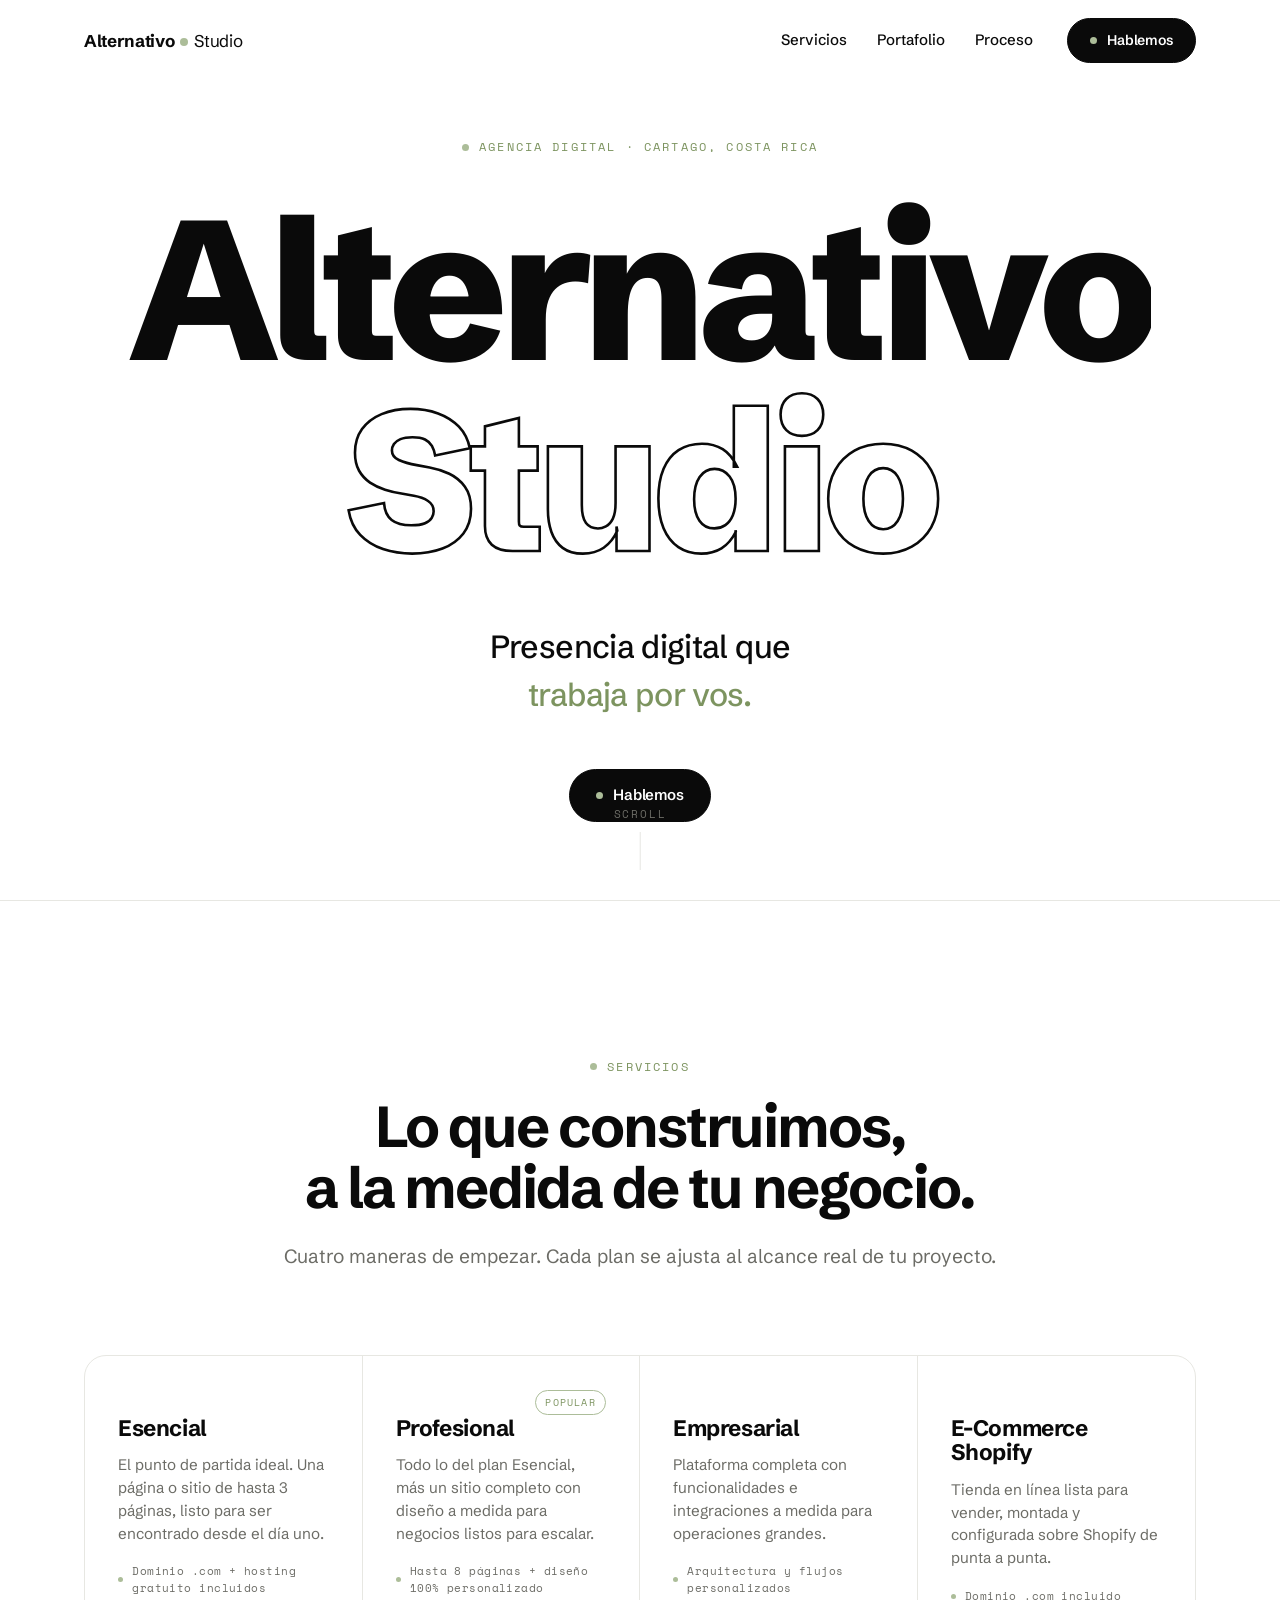
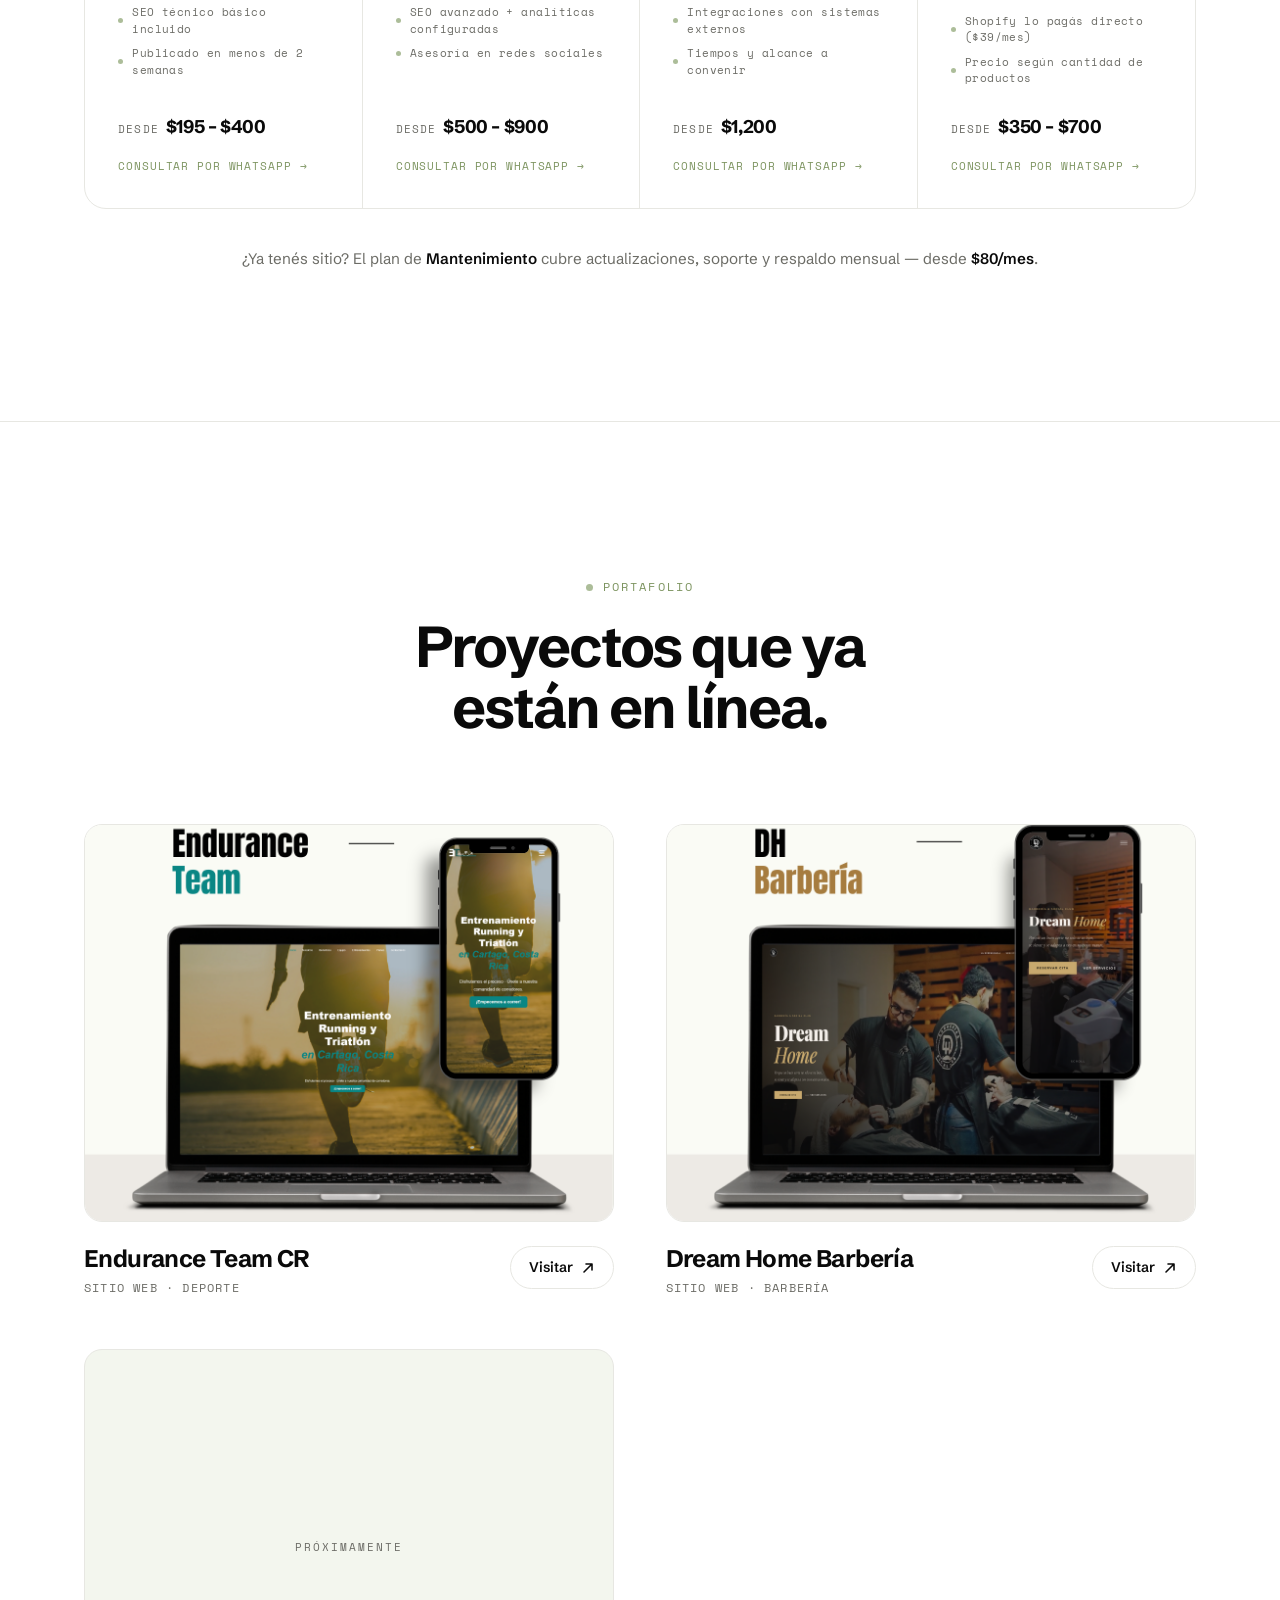
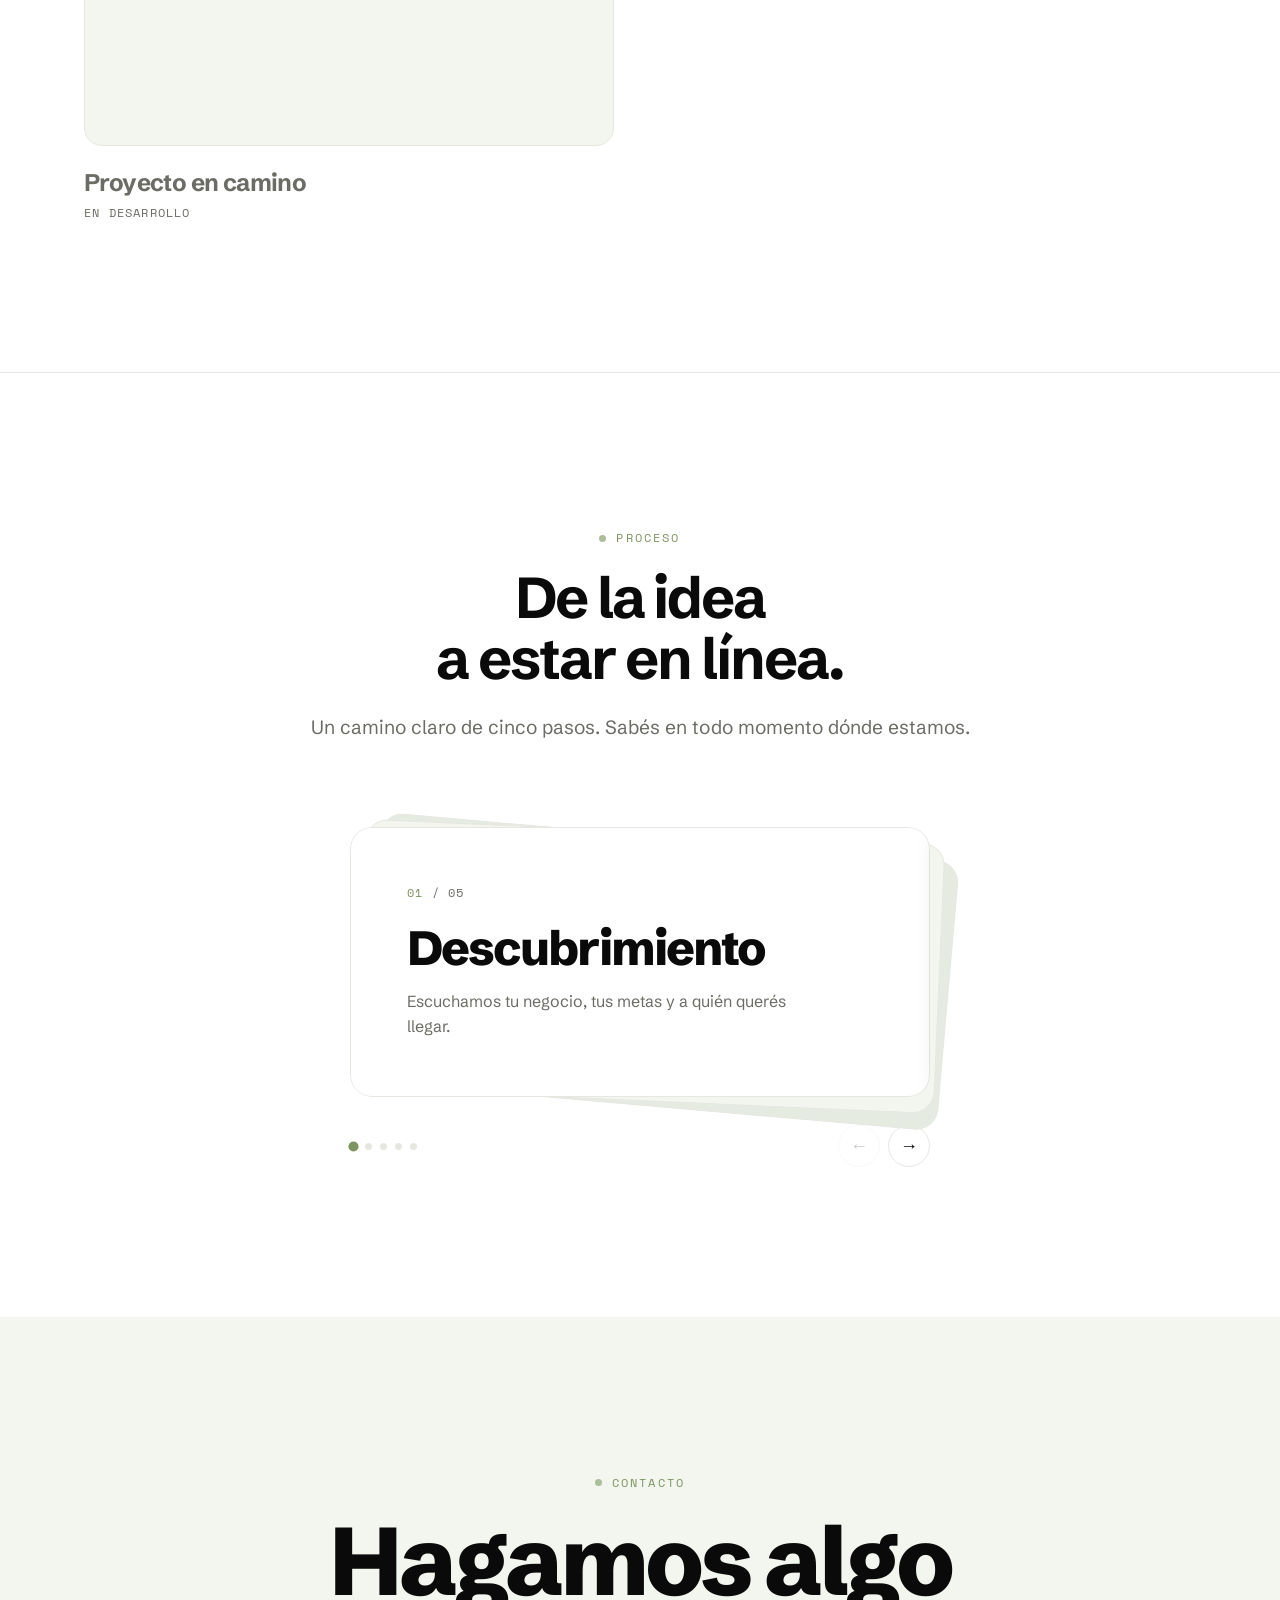
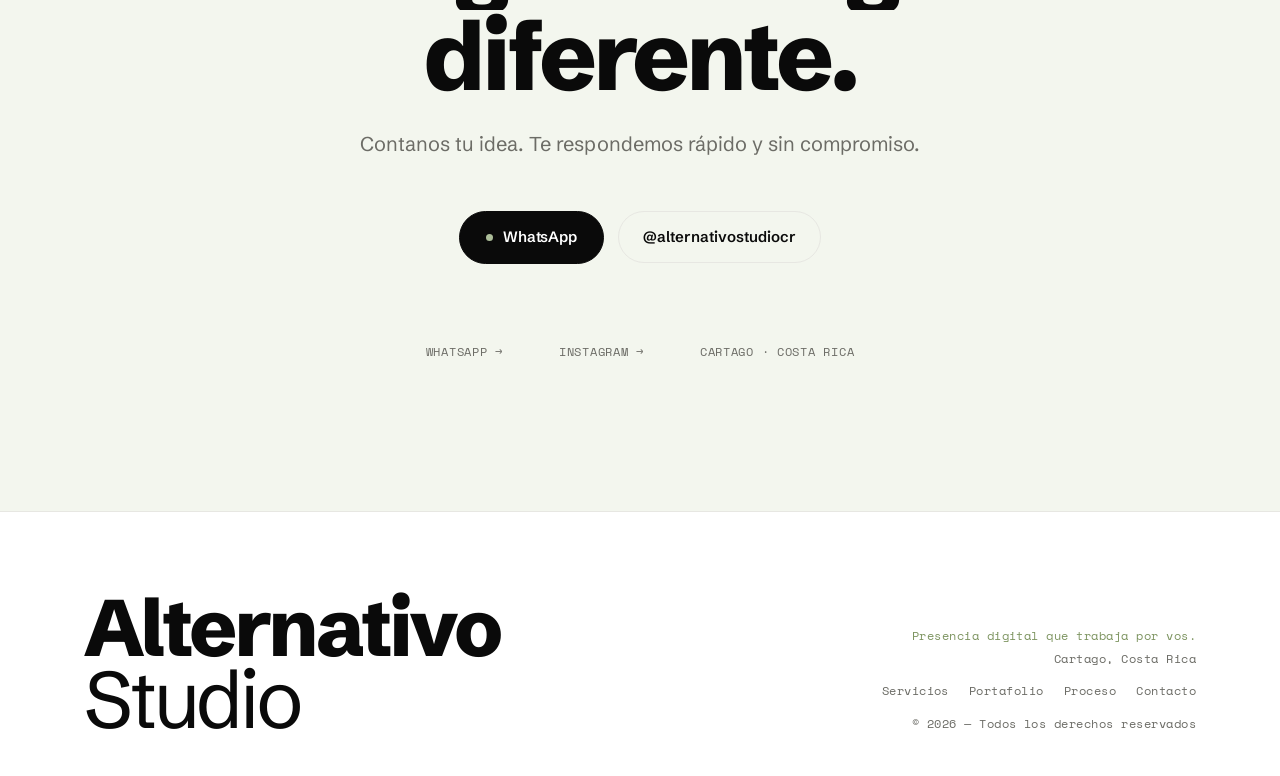
==== index.html @ f94b3c65 "inicio: sitio web Alternativo Studio" ====
<!DOCTYPE html>
<html lang="es">
<head>
<meta charset="UTF-8" />
<meta name="viewport" content="width=device-width, initial-scale=1.0" />
<title>Alternativo Studio — Agencia digital · Cartago, Costa Rica</title>
<link rel="preconnect" href="https://fonts.googleapis.com" />
<link rel="preconnect" href="https://fonts.gstatic.com" crossorigin />
<link href="https://fonts.googleapis.com/css2?family=Schibsted+Grotesk:wght@400;500;600;700;800;900&family=Space+Mono:wght@400;700&display=swap" rel="stylesheet" />
<link rel="stylesheet" href="css/styles.css" />

</head>
<body>

<!-- ===== NAV ===== -->
<header class="nav" id="nav">
  <div class="nav-inner">
    <a href="#top" class="wordmark" aria-label="Alternativo Studio inicio">
      <span class="alt">Alternativo</span><span class="mark"></span><span class="std">Studio</span>
    </a>
    <div class="nav-links">
      <nav>
        <a href="#servicios" class="link">Servicios</a>
        <a href="#portafolio" class="link">Portafolio</a>
        <a href="#proceso" class="link">Proceso</a>
      </nav>
      <a href="#contacto" class="btn nav-cta"><span class="dot"></span>Hablemos</a>
    </div>
    <button class="hamburger" aria-label="Abrir menú" aria-expanded="false">
      <span></span>
      <span></span>
      <span></span>
    </button>
  </div>
</header>

<!-- ===== MENÚ MÓVIL ===== -->
<div class="mobile-nav" aria-hidden="true">
  <nav>
    <a href="#servicios" class="m-link">Servicios</a>
    <a href="#portafolio" class="m-link">Portafolio</a>
    <a href="#proceso" class="m-link">Proceso</a>
  </nav>
  <a href="#contacto" class="btn m-cta"><span class="dot"></span>Hablemos</a>
  <a href="https://instagram.com/alternativostudiocr" target="_blank" rel="noopener" class="m-footer">@alternativostudiocr</a>
</div>

<!-- ===== HERO ===== -->
<section class="hero" id="top">
  <div class="wrap" style="display:flex;flex-direction:column;align-items:center;">
    <span class="eyebrow" data-reveal>Agencia digital · Cartago, Costa Rica</span>
    <h1 class="hero-name lines">
      <span class="line"><span class="l1">Alternativo</span></span>
      <span class="line"><span class="l2" style="--d:90ms">Studio</span></span>
    </h1>
    <p class="hero-tag" data-reveal style="--d:420ms">Presencia digital que <span class="accent">trabaja por vos.</span></p>
    <div class="hero-cta" data-reveal style="--d:560ms">
      <a href="#contacto" class="btn"><span class="dot"></span>Hablemos</a>
    </div>
  </div>
  <div class="hero-scroll" aria-hidden="true">
    <span>Scroll</span>
    <span class="bar"></span>
  </div>
</section>

<!-- ===== SERVICIOS ===== -->
<section class="section-pad divider" id="servicios">
  <div class="wrap">
    <div class="sec-head">
      <span class="eyebrow" data-reveal>Servicios</span>
      <h2 class="sec-title lines">
        <span class="line"><span>Lo que construimos,</span></span>
        <span class="line"><span style="--d:90ms">a la medida de tu negocio.</span></span>
      </h2>
      <p class="sec-lead" data-reveal style="--d:220ms">Cuatro maneras de empezar. Cada plan se ajusta al alcance real de tu proyecto.</p>
    </div>

    <div class="svc-grid" data-reveal>
      <div class="svc">
        <span class="name">Esencial</span>
        <p class="desc">El punto de partida ideal. Una página o sitio de hasta 3 páginas, listo para ser encontrado desde el día uno.</p>
        <ul class="svc-features">
          <li>Dominio .com + hosting gratuito incluidos</li>
          <li>SEO técnico básico incluido</li>
          <li>Publicado en menos de 2 semanas</li>
        </ul>
        <span class="price"><span class="from">desde</span>$195 – $400</span>
        <a class="svc-cta" href="https://wa.me/50660787111?text=Hola!%20Estoy%20interesado%20en%20el%20plan%20Esencial%20%F0%9F%91%8B" target="_blank" rel="noopener">Consultar por WhatsApp →</a>
      </div>
      <div class="svc">
        <span class="tag">Popular</span>
        <span class="name">Profesional</span>
        <p class="desc">Todo lo del plan Esencial, más un sitio completo con diseño a medida para negocios listos para escalar.</p>
        <ul class="svc-features">
          <li>Hasta 8 páginas + diseño 100% personalizado</li>
          <li>SEO avanzado + analíticas configuradas</li>
          <li>Asesoría en redes sociales</li>
        </ul>
        <span class="price"><span class="from">desde</span>$500 – $900</span>
        <a class="svc-cta" href="https://wa.me/50660787111?text=Hola!%20Estoy%20interesado%20en%20el%20plan%20Profesional%20%F0%9F%91%8B" target="_blank" rel="noopener">Consultar por WhatsApp →</a>
      </div>
      <div class="svc">
        <span class="name">Empresarial</span>
        <p class="desc">Plataforma completa con funcionalidades e integraciones a medida para operaciones grandes.</p>
        <ul class="svc-features">
          <li>Arquitectura y flujos personalizados</li>
          <li>Integraciones con sistemas externos</li>
          <li>Tiempos y alcance a convenir</li>
        </ul>
        <span class="price"><span class="from">desde</span>$1,200</span>
        <a class="svc-cta" href="https://wa.me/50660787111?text=Hola!%20Estoy%20interesado%20en%20el%20plan%20Empresarial%20%F0%9F%91%8B" target="_blank" rel="noopener">Consultar por WhatsApp →</a>
      </div>
      <div class="svc">
        <span class="name">E-Commerce Shopify</span>
        <p class="desc">Tienda en línea lista para vender, montada y configurada sobre Shopify de punta a punta.</p>
        <ul class="svc-features">
          <li>Dominio .com incluido</li>
          <li>Shopify lo pagás directo ($39/mes)</li>
          <li>Precio según cantidad de productos</li>
        </ul>
        <span class="price"><span class="from">desde</span>$350 – $700</span>
        <a class="svc-cta" href="https://wa.me/50660787111?text=Hola!%20Estoy%20interesado%20en%20el%20plan%20E-Commerce%20Shopify%20%F0%9F%91%8B" target="_blank" rel="noopener">Consultar por WhatsApp →</a>
      </div>
    </div>
    <p class="svc-note" data-reveal>¿Ya tenés sitio? El plan de <strong>Mantenimiento</strong> cubre actualizaciones, soporte y respaldo mensual — desde <strong>$80/mes</strong>.</p>
  </div>
</section>

<!-- ===== PORTAFOLIO ===== -->
<section class="section-pad divider" id="portafolio">
  <div class="wrap">
    <div class="sec-head">
      <span class="eyebrow" data-reveal>Portafolio</span>
      <h2 class="sec-title lines">
        <span class="line"><span>Proyectos que ya</span></span>
        <span class="line"><span style="--d:90ms">están en línea.</span></span>
      </h2>
    </div>

    <div class="port-grid">
      <a class="project" href="https://enduranceteamcr.com" target="_blank" rel="noopener" data-reveal>
        <div class="frame">
          <img src="img/portafolio/EnduranceTeam.png" alt="Captura de enduranceteamcr.com" loading="lazy" />
        </div>
        <div class="meta">
          <div>
            <div class="p-name">Endurance Team CR</div>
            <div class="p-cat">Sitio web · Deporte</div>
          </div>
          <span class="p-link">Visitar
            <svg width="14" height="14" viewBox="0 0 14 14" fill="none"><path d="M3 11L11 3M11 3H5M11 3V9" stroke="currentColor" stroke-width="1.6" stroke-linecap="round" stroke-linejoin="round"/></svg>
          </span>
        </div>
      </a>

      <a class="project" href="https://dhbarberiacr.com" target="_blank" rel="noopener" data-reveal style="--d:120ms">
        <div class="frame">
          <img src="img/portafolio/dhbarberia.png" alt="Captura de dhbarberiacr.com" loading="lazy" />
        </div>
        <div class="meta">
          <div>
            <div class="p-name">Dream Home Barbería</div>
            <div class="p-cat">Sitio web · Barbería</div>
          </div>
          <span class="p-link">Visitar
            <svg width="14" height="14" viewBox="0 0 14 14" fill="none"><path d="M3 11L11 3M11 3H5M11 3V9" stroke="currentColor" stroke-width="1.6" stroke-linecap="round" stroke-linejoin="round"/></svg>
          </span>
        </div>
      </a>

      <div class="project project--coming" data-reveal style="--d:240ms">
        <div class="frame">
          <span>Próximamente</span>
        </div>
        <div class="meta">
          <div>
            <div class="p-name">Proyecto en camino</div>
            <div class="p-cat">En desarrollo</div>
          </div>
        </div>
      </div>
    </div>
  </div>
</section>

<!-- ===== PROCESO ===== -->
<section class="section-pad divider" id="proceso">
  <div class="wrap">
    <div class="sec-head">
      <span class="eyebrow" data-reveal>Proceso</span>
      <h2 class="sec-title lines">
        <span class="line"><span>De la idea</span></span>
        <span class="line"><span style="--d:90ms">a estar en línea.</span></span>
      </h2>
      <p class="sec-lead" data-reveal style="--d:220ms">Un camino claro de cinco pasos. Sabés en todo momento dónde estamos.</p>
    </div>

    <div class="pd-stage" data-reveal style="--d:280ms">
      <div class="pd-clip">
        <div class="pd-track" id="pdTrack">
          <div class="pd-card">
            <span class="pd-counter">01 <em>/ 05</em></span>
            <strong class="pd-name">Descubrimiento</strong>
            <p class="pd-desc">Escuchamos tu negocio, tus metas y a quién querés llegar.</p>
          </div>
          <div class="pd-card">
            <span class="pd-counter">02 <em>/ 05</em></span>
            <strong class="pd-name">Propuesta</strong>
            <p class="pd-desc">Definimos alcance, tiempos y precio. Sin sorpresas.</p>
          </div>
          <div class="pd-card">
            <span class="pd-counter">03 <em>/ 05</em></span>
            <strong class="pd-name">Diseño</strong>
            <p class="pd-desc">Damos forma visual a la marca, pantalla por pantalla.</p>
          </div>
          <div class="pd-card">
            <span class="pd-counter">04 <em>/ 05</em></span>
            <strong class="pd-name">Desarrollo</strong>
            <p class="pd-desc">Construimos el sitio rápido, responsive y listo para escalar.</p>
          </div>
          <div class="pd-card">
            <span class="pd-counter">05 <em>/ 05</em></span>
            <strong class="pd-name">Entrega</strong>
            <p class="pd-desc">Lanzamos, te capacitamos y quedamos para acompañarte.</p>
          </div>
        </div>
      </div>
    </div>

    <div class="pd-nav">
      <div class="pd-dots" id="pdDots">
        <button class="pd-dot active" aria-label="Paso 1"></button>
        <button class="pd-dot" aria-label="Paso 2"></button>
        <button class="pd-dot" aria-label="Paso 3"></button>
        <button class="pd-dot" aria-label="Paso 4"></button>
        <button class="pd-dot" aria-label="Paso 5"></button>
      </div>
      <div class="pd-arrows">
        <button class="pd-arrow" id="pdPrev" aria-label="Paso anterior" disabled>←</button>
        <button class="pd-arrow" id="pdNext" aria-label="Siguiente paso">→</button>
      </div>
    </div>
  </div>
</section>

<!-- ===== CONTACTO ===== -->
<section class="section-pad contacto" id="contacto">
  <div class="wrap">
    <div class="contact-inner">
      <span class="eyebrow" data-reveal style="justify-content:center;display:inline-flex;">Contacto</span>
      <h2 class="contact-title lines" style="margin-top:22px;">
        <span class="line"><span>Hagamos algo</span></span>
        <span class="line"><span style="--d:90ms">diferente.</span></span>
      </h2>
      <p class="contact-sub" data-reveal style="--d:220ms">Contanos tu idea. Te respondemos rápido y sin compromiso.</p>
      <div class="contact-actions" data-reveal style="--d:320ms">
        <a href="https://wa.me/50660787111?text=Hola!%20Me%20gustar%C3%ADa%20saber%20m%C3%A1s%20sobre%20sus%20servicios%20%F0%9F%91%8B" target="_blank" rel="noopener" class="btn"><span class="dot"></span>WhatsApp</a>
        <a href="https://instagram.com/alternativostudiocr" target="_blank" rel="noopener" class="btn-ghost">@alternativostudiocr</a>
      </div>
      <div class="contact-meta" data-reveal style="--d:420ms">
        <a href="https://wa.me/50660787111?text=Hola!%20Me%20gustar%C3%ADa%20saber%20m%C3%A1s%20sobre%20sus%20servicios%20%F0%9F%91%8B" target="_blank" rel="noopener">WhatsApp →</a>
        <a href="https://instagram.com/alternativostudiocr" target="_blank" rel="noopener">Instagram →</a>
        <span>Cartago · Costa Rica</span>
      </div>
    </div>
  </div>
</section>

<!-- ===== FOOTER ===== -->
<footer>
  <div class="wrap foot-inner">
    <div class="foot-word">Alternativo<br /><span class="std">Studio</span></div>
    <div class="foot-right">
      <div class="sage">Presencia digital que trabaja por vos.</div>
      <div>Cartago, Costa Rica</div>
      <nav class="foot-nav">
        <a href="#servicios">Servicios</a>
        <a href="#portafolio">Portafolio</a>
        <a href="#proceso">Proceso</a>
        <a href="#contacto">Contacto</a>
      </nav>
      <div>© 2026 — Todos los derechos reservados</div>
    </div>
  </div>
</footer>

<script src="js/script.js"></script>
</body>
</html>
---- css/styles.css ----
:root {
  --bg: #ffffff;
  --ink: #0a0a0a;
  --sage: #acbd99;
  --sage-deep: #7d9460;
  --tint: #f3f6ee;
  --line: #e7e7e2;
  --muted: #6c6c66;
  --sans: "Schibsted Grotesk", system-ui, sans-serif;
  --mono: "Space Mono", ui-monospace, monospace;
  --ease: cubic-bezier(0.16, 1, 0.3, 1);
  --pad: clamp(20px, 5vw, 64px);
  --maxw: 1240px;
}

* { box-sizing: border-box; margin: 0; padding: 0; }

html { scroll-behavior: smooth; }

body {
  font-family: var(--sans);
  background: var(--bg);
  color: var(--ink);
  font-size: 17px;
  line-height: 1.5;
  -webkit-font-smoothing: antialiased;
  text-rendering: optimizeLegibility;
  overflow-x: hidden;
}

::selection { background: var(--sage); color: var(--ink); }

a { color: inherit; text-decoration: none; }

.wrap { max-width: var(--maxw); margin: 0 auto; padding-left: var(--pad); padding-right: var(--pad); }

/* ===== Eyebrow / labels ===== */
.eyebrow {
  font-family: var(--mono);
  font-size: 12px;
  letter-spacing: 0.18em;
  text-transform: uppercase;
  color: var(--sage-deep);
  display: inline-flex;
  align-items: center;
  gap: 10px;
}
.eyebrow::before {
  content: "";
  width: 7px; height: 7px;
  background: var(--sage);
  border-radius: 50%;
  display: inline-block;
}

/* ===== Buttons ===== */
.btn {
  --bgc: var(--ink);
  --fg: #fff;
  display: inline-flex;
  align-items: center;
  gap: 10px;
  background: var(--bgc);
  color: var(--fg);
  font-size: 15px;
  font-weight: 600;
  letter-spacing: -0.01em;
  padding: 14px 26px;
  border-radius: 100px;
  border: 1px solid var(--bgc);
  cursor: pointer;
  transition: background .45s var(--ease), color .45s var(--ease), border-color .45s var(--ease), transform .45s var(--ease);
  will-change: transform;
}
.btn .dot { width: 7px; height: 7px; border-radius: 50%; background: var(--sage); transition: transform .45s var(--ease); }
.btn:hover { background: var(--sage); color: var(--ink); border-color: var(--sage); transform: translateY(-2px); }
.btn:hover .dot { background: var(--ink); transform: scale(1.6); }

.btn-ghost {
  display: inline-flex;
  align-items: center;
  gap: 9px;
  font-size: 15px;
  font-weight: 600;
  padding: 13px 24px;
  border-radius: 100px;
  border: 1px solid var(--line);
  background: transparent;
  color: var(--ink);
  cursor: pointer;
  transition: border-color .4s var(--ease), background .4s var(--ease), transform .4s var(--ease);
}
.btn-ghost:hover { border-color: var(--ink); transform: translateY(-2px); }

/* ===== Nav ===== */
header.nav {
  position: fixed;
  top: 0; left: 0; right: 0;
  z-index: 100;
  transition: background .5s var(--ease), border-color .5s var(--ease), backdrop-filter .5s var(--ease);
  border-bottom: 1px solid transparent;
}
header.nav.scrolled {
  background: rgba(255,255,255,0.82);
  backdrop-filter: saturate(140%) blur(14px);
  -webkit-backdrop-filter: saturate(140%) blur(14px);
  border-bottom-color: var(--line);
}
.nav-inner {
  max-width: var(--maxw);
  margin: 0 auto;
  padding: 18px var(--pad);
  display: flex;
  align-items: center;
  justify-content: space-between;
}
.wordmark {
  font-weight: 700;
  font-size: 17px;
  letter-spacing: -0.02em;
  display: inline-flex;
  align-items: baseline;
  gap: 6px;
}
.wordmark .alt { color: var(--ink); }
.wordmark .std { color: var(--ink); font-weight: 400; }
.wordmark .mark { width: 8px; height: 8px; border-radius: 50%; background: var(--sage); display: inline-block; transform: translateY(-1px); }

.nav-links { display: flex; align-items: center; gap: 34px; }
.nav-links nav { display: flex; gap: 30px; }
.nav-links a.link {
  font-size: 15px;
  font-weight: 500;
  color: var(--ink);
  position: relative;
  padding: 4px 0;
}
.nav-links a.link::after {
  content: "";
  position: absolute; left: 0; bottom: 0;
  width: 100%; height: 1.5px;
  background: var(--sage-deep);
  transform: scaleX(0);
  transform-origin: left;
  transition: transform .4s var(--ease);
}
.nav-links a.link:hover::after { transform: scaleX(1); }
.nav-links a.link.active::after { transform: scaleX(1); }
.nav-cta { padding: 11px 22px; font-size: 14px; }

/* hamburger */
.hamburger {
  display: none;
  flex-direction: column;
  justify-content: center;
  gap: 5px;
  width: 40px; height: 40px;
  background: none;
  border: none;
  cursor: pointer;
  padding: 8px;
  flex-shrink: 0;
}
.hamburger span {
  display: block;
  width: 100%; height: 1.5px;
  background: var(--ink);
  border-radius: 2px;
  transition: transform .45s var(--ease), opacity .3s ease, width .45s var(--ease);
  transform-origin: center;
}
.hamburger.open span:nth-child(1) { transform: translateY(6.5px) rotate(45deg); }
.hamburger.open span:nth-child(2) { opacity: 0; transform: scaleX(0); }
.hamburger.open span:nth-child(3) { transform: translateY(-6.5px) rotate(-45deg); }

/* mobile nav overlay */
.mobile-nav {
  position: fixed;
  inset: 0;
  z-index: 95;
  background: var(--bg);
  display: flex;
  flex-direction: column;
  justify-content: center;
  align-items: flex-start;
  padding: 0 var(--pad);
  opacity: 0;
  pointer-events: none;
  transform: translateY(-10px);
  transition: opacity .4s var(--ease), transform .4s var(--ease);
}
.mobile-nav.open {
  opacity: 1;
  pointer-events: auto;
  transform: none;
}
.mobile-nav nav {
  display: flex;
  flex-direction: column;
  align-items: flex-start;
  gap: 0;
  margin-bottom: 44px;
}
.mobile-nav .m-link {
  font-size: clamp(2.6rem, 13vw, 4.2rem);
  font-weight: 800;
  letter-spacing: -0.045em;
  line-height: 1.08;
  color: var(--ink);
  display: flex;
  align-items: center;
  gap: 14px;
  padding: 10px 0;
  transition: color .3s var(--ease);
}
.mobile-nav .m-link::before {
  content: "";
  width: 8px; height: 8px;
  border-radius: 50%;
  background: var(--sage);
  flex-shrink: 0;
  transition: transform .3s var(--ease), background .3s var(--ease);
}
.mobile-nav .m-link:hover { color: var(--sage-deep); }
.mobile-nav .m-link:hover::before { transform: scale(1.5); background: var(--sage-deep); }
.mobile-nav .m-cta { font-size: 15px; }
.mobile-nav .m-footer {
  margin-top: 44px;
  font-family: var(--mono);
  font-size: 12px;
  letter-spacing: 0.12em;
  text-transform: uppercase;
  color: var(--muted);
  transition: color .3s var(--ease);
}
.mobile-nav .m-footer:hover { color: var(--ink); }

/* nav opaco cuando el menú está abierto */
header.nav.menu-open {
  background: var(--bg);
  border-bottom-color: var(--line);
}

/* ===== Section scaffolding ===== */
section { position: relative; }
.section-pad { padding-top: clamp(80px, 12vw, 150px); padding-bottom: clamp(80px, 12vw, 150px); }
.divider { border-top: 1px solid var(--line); }

.sec-head { text-align: center; max-width: 720px; margin: 0 auto clamp(48px, 7vw, 84px); }
.sec-head .eyebrow { margin-bottom: 22px; }
.sec-title {
  font-size: clamp(2.1rem, 5.2vw, 3.6rem);
  line-height: 1.02;
  letter-spacing: -0.035em;
  font-weight: 700;
}
.sec-lead {
  margin-top: 22px;
  font-size: clamp(1.05rem, 1.6vw, 1.2rem);
  color: var(--muted);
  line-height: 1.55;
}

/* ===== Reveal animations ===== */
[data-reveal] {
  opacity: 0;
  transform: translateY(30px);
  transition: opacity 1s var(--ease), transform 1s var(--ease);
  transition-delay: var(--d, 0ms);
}
[data-reveal].in { opacity: 1; transform: none; }

.lines .line { display: block; overflow: hidden; padding-bottom: 0.04em; }
.lines .line > span {
  display: block;
  transform: translateY(115%);
  transition: transform 1s var(--ease);
  transition-delay: var(--d, 0ms);
}
.lines.in .line > span { transform: translateY(0); }

/* ===== Hero ===== */
.hero {
  min-height: 100svh;
  display: flex;
  flex-direction: column;
  justify-content: center;
  align-items: center;
  text-align: center;
  padding-top: 120px;
  padding-bottom: 60px;
  position: relative;
}
.hero .eyebrow { margin-bottom: clamp(26px, 4vw, 42px); }
.hero-name {
  font-weight: 800;
  letter-spacing: -0.045em;
  line-height: 0.92;
  font-size: clamp(3.4rem, 15.5vw, 13rem);
}
.hero-name .l2 { color: transparent; -webkit-text-stroke: clamp(1.2px, 0.25vw, 2.6px) var(--ink); }
.hero-tag {
  margin-top: clamp(28px, 4vw, 44px);
  font-size: clamp(1.25rem, 2.7vw, 2rem);
  font-weight: 500;
  letter-spacing: -0.02em;
  max-width: 16ch;
}
.hero-tag .accent { color: var(--sage-deep); }
.hero-cta { margin-top: clamp(34px, 4.5vw, 50px); }
.hero-scroll {
  position: absolute;
  bottom: 30px; left: 50%;
  transform: translateX(-50%);
  font-family: var(--mono);
  font-size: 11px;
  letter-spacing: 0.16em;
  text-transform: uppercase;
  color: var(--muted);
  display: flex;
  flex-direction: column;
  align-items: center;
  gap: 10px;
}
.hero-scroll .bar { width: 1px; height: 38px; background: var(--line); position: relative; overflow: hidden; }
.hero-scroll .bar::after {
  content: ""; position: absolute; top: -100%; left: 0;
  width: 100%; height: 100%; background: var(--ink);
  animation: scrolldown 2.2s var(--ease) infinite;
}
@keyframes scrolldown { 0% { top: -100%; } 60%, 100% { top: 100%; } }

/* ===== Servicios ===== */
.svc-grid {
  display: grid;
  grid-template-columns: repeat(4, 1fr);
  gap: 0;
  border: 1px solid var(--line);
  border-radius: 22px;
  overflow: hidden;
}
.svc {
  padding: clamp(28px, 2.6vw, 40px);
  border-right: 1px solid var(--line);
  display: flex;
  flex-direction: column;
  min-height: 340px;
  transition: background .5s var(--ease);
  position: relative;
}
.svc:last-child { border-right: none; }
.svc:hover { background: var(--tint); }
.svc .num { font-family: var(--mono); font-size: 12px; color: var(--muted); letter-spacing: 0.1em; }
.svc .name { margin-top: 26px; font-size: 1.4rem; font-weight: 700; letter-spacing: -0.02em; line-height: 1.1; }
.svc .desc { margin-top: 14px; font-size: 0.95rem; color: var(--muted); line-height: 1.5; }
.svc-features {
  list-style: none;
  margin-top: 18px;
  display: flex;
  flex-direction: column;
  gap: 8px;
  flex: 1;
}
.svc-features li {
  font-family: var(--mono);
  font-size: 11px;
  color: var(--muted);
  letter-spacing: 0.04em;
  display: flex;
  align-items: center;
  gap: 9px;
}
.svc-features li::before {
  content: "";
  width: 5px; height: 5px;
  border-radius: 50%;
  background: var(--sage);
  flex-shrink: 0;
}
.svc .price {
  margin-top: 26px;
  font-size: 1.15rem;
  font-weight: 700;
  letter-spacing: -0.02em;
  display: flex;
  align-items: baseline;
  gap: 7px;
}
.svc .price .from { font-family: var(--mono); font-size: 11px; font-weight: 400; color: var(--muted); text-transform: uppercase; letter-spacing: 0.1em; }
.svc .tag {
  position: absolute; top: clamp(28px,2.6vw,40px); right: clamp(28px,2.6vw,40px);
  font-family: var(--mono); font-size: 10px; letter-spacing: 0.12em; text-transform: uppercase;
  color: var(--sage-deep); border: 1px solid var(--sage); border-radius: 100px; padding: 4px 9px;
}
.svc-cta {
  margin-top: 18px;
  font-family: var(--mono);
  font-size: 11px;
  letter-spacing: 0.08em;
  text-transform: uppercase;
  color: var(--sage-deep);
  display: inline-flex;
  align-items: center;
  gap: 6px;
  transition: color .3s var(--ease), gap .3s var(--ease);
}
.svc-cta:hover { color: var(--ink); gap: 10px; }

/* ===== Portafolio ===== */
.port-grid { display: grid; grid-template-columns: repeat(2, 1fr); gap: clamp(28px, 4vw, 56px); }
.project { display: block; }
.project .frame {
  position: relative;
  border-radius: 18px;
  overflow: hidden;
  border: 1px solid var(--line);
  aspect-ratio: 4 / 3;
  background: var(--tint);
}
.project .frame img { width: 100%; height: 100%; display: block; object-fit: cover; }
.project .meta { display: flex; align-items: flex-start; justify-content: space-between; gap: 20px; margin-top: 24px; }
.project .p-name { font-size: 1.5rem; font-weight: 700; letter-spacing: -0.025em; line-height: 1.05; }
.project .p-cat { font-family: var(--mono); font-size: 12px; color: var(--muted); text-transform: uppercase; letter-spacing: 0.1em; margin-top: 8px; }
.project .p-link {
  flex-shrink: 0;
  display: inline-flex; align-items: center; gap: 8px;
  font-size: 14px; font-weight: 600;
  border: 1px solid var(--line); border-radius: 100px; padding: 10px 18px;
  transition: border-color .4s var(--ease), background .4s var(--ease), color .4s var(--ease);
  white-space: nowrap;
}
.project .p-link svg { transition: transform .4s var(--ease); }
.project:hover .p-link { background: var(--ink); color: #fff; border-color: var(--ink); }
.project:hover .p-link svg { transform: translate(2px, -2px); }

/* Portafolio — card próximamente */
.project--coming { cursor: default; pointer-events: none; }
.project--coming .frame {
  display: flex;
  align-items: center;
  justify-content: center;
  background: var(--tint);
}
.project--coming .frame span {
  font-family: var(--mono);
  font-size: 11px;
  letter-spacing: 0.18em;
  text-transform: uppercase;
  color: var(--muted);
}
.project--coming .p-name { color: var(--muted); }

/* Servicios — nota mantenimiento */
.svc-note {
  margin-top: clamp(28px, 3vw, 40px);
  text-align: center;
  font-size: 0.95rem;
  color: var(--muted);
  line-height: 1.55;
}
.svc-note strong { color: var(--ink); font-weight: 600; }

/* ===== Proceso — Card Deck ===== */
.pd-stage {
  position: relative;
  max-width: 580px;
  margin: 0 auto;
  isolation: isolate;
}

.pd-stage::before,
.pd-stage::after {
  content: "";
  position: absolute;
  inset: 0;
  border-radius: 22px;
  border: 1px solid var(--line);
  pointer-events: none;
}

.pd-stage::before {
  background: var(--tint);
  transform: rotate(2.5deg) translateX(10px) translateY(4px);
  z-index: 1;
}

.pd-stage::after {
  background: #e5ebe1;
  transform: rotate(5deg) translateX(20px) translateY(8px);
  z-index: 0;
}

.pd-clip {
  position: relative;
  overflow: hidden;
  border-radius: 22px;
  z-index: 2;
}

.pd-track {
  display: flex;
  transition: transform .48s cubic-bezier(0.23, 1, 0.32, 1);
}

.pd-card {
  flex: 0 0 100%;
  background: var(--bg);
  border-radius: 22px;
  border: 1px solid var(--line);
  padding: clamp(36px, 5vw, 56px);
  min-height: 270px;
  display: flex;
  flex-direction: column;
  box-shadow: 0 2px 20px rgba(0,0,0,0.05);
}

.pd-counter {
  font-family: var(--mono);
  font-size: 12px;
  letter-spacing: 0.1em;
  color: var(--sage-deep);
}

.pd-counter em {
  font-style: normal;
  color: var(--muted);
}

.pd-name {
  display: block;
  margin-top: 22px;
  font-size: clamp(2rem, 7vw, 3rem);
  font-weight: 800;
  letter-spacing: -0.04em;
  line-height: 1.02;
}

.pd-desc {
  margin-top: 16px;
  font-size: 1rem;
  color: var(--muted);
  line-height: 1.6;
  flex: 1;
  max-width: 40ch;
}

.pd-nav {
  max-width: 580px;
  margin: 28px auto 0;
  display: flex;
  align-items: center;
  justify-content: space-between;
}

.pd-dots {
  display: flex;
  gap: 8px;
  align-items: center;
}

.pd-dot {
  width: 7px;
  height: 7px;
  border-radius: 50%;
  border: none;
  background: var(--line);
  cursor: pointer;
  padding: 0;
  transition: background .3s var(--ease), transform .3s var(--ease);
}

.pd-dot.active {
  background: var(--sage-deep);
  transform: scale(1.45);
}

.pd-arrows {
  display: flex;
  gap: 8px;
}

.pd-arrow {
  width: 42px;
  height: 42px;
  border-radius: 50%;
  border: 1.5px solid var(--line);
  background: none;
  cursor: pointer;
  font-size: 18px;
  color: var(--ink);
  display: flex;
  align-items: center;
  justify-content: center;
  transition: background .35s var(--ease), border-color .35s var(--ease), color .35s var(--ease), transform .18s ease;
}

.pd-arrow:hover:not(:disabled) {
  background: var(--ink);
  color: #fff;
  border-color: var(--ink);
}

.pd-arrow:active:not(:disabled) { transform: scale(0.93); }

.pd-arrow:disabled {
  opacity: 0.22;
  cursor: default;
  pointer-events: none;
}

/* ===== Contacto ===== */
.contacto { background: var(--tint); }
.contact-inner { text-align: center; max-width: 820px; margin: 0 auto; }
.contact-title {
  font-size: clamp(2.6rem, 8vw, 6rem);
  font-weight: 800;
  letter-spacing: -0.04em;
  line-height: 0.95;
}
.contact-sub { margin-top: 24px; font-size: clamp(1.05rem, 1.8vw, 1.25rem); color: var(--muted); }
.contact-actions { margin-top: clamp(36px, 5vw, 52px); display: flex; gap: 14px; justify-content: center; flex-wrap: wrap; }
.contact-meta {
  margin-top: clamp(48px, 7vw, 80px);
  display: flex; justify-content: center; gap: clamp(28px, 5vw, 56px); flex-wrap: wrap;
  font-family: var(--mono); font-size: 12px; letter-spacing: 0.06em; text-transform: uppercase; color: var(--muted);
}
.contact-meta a { display: inline-flex; align-items: center; gap: 8px; transition: color .3s var(--ease); }
.contact-meta a:hover { color: var(--ink); }

/* ===== Footer ===== */
footer {
  padding: clamp(48px, 7vw, 80px) 0 40px;
  border-top: 1px solid var(--line);
}
.foot-inner { display: flex; justify-content: space-between; align-items: flex-end; gap: 30px; flex-wrap: wrap; }
.foot-word { font-size: clamp(2.2rem, 7vw, 5rem); font-weight: 800; letter-spacing: -0.04em; line-height: 0.9; }
.foot-word .std { font-weight: 400; }
.foot-right { text-align: right; font-family: var(--mono); font-size: 12px; color: var(--muted); letter-spacing: 0.04em; line-height: 1.9; }
.foot-right .sage { color: var(--sage-deep); }
.foot-nav { display: flex; gap: 20px; justify-content: flex-end; margin: 10px 0; flex-wrap: wrap; }
.foot-nav a { color: var(--muted); transition: color .3s var(--ease); }
.foot-nav a:hover { color: var(--ink); }

/* ===== Responsive ===== */
@media (max-width: 980px) {
  .svc-grid { grid-template-columns: repeat(2, 1fr); }
  .svc:nth-child(1), .svc:nth-child(2) { border-bottom: 1px solid var(--line); }
  .svc:nth-child(2) { border-right: none; }
}

@media (max-width: 720px) {
  body { font-size: 16px; }
  .nav-links nav { display: none; }
  .nav-cta { display: none; }
  .hamburger { display: flex; }
  .svc-grid { grid-template-columns: 1fr; }
  .svc { border-right: none !important; border-bottom: 1px solid var(--line); min-height: auto; }
  .svc:last-child { border-bottom: none; }
  .port-grid { grid-template-columns: 1fr; }
  .project .meta { flex-direction: column; align-items: flex-start; gap: 14px; }
  .foot-inner { align-items: flex-start; }
  .foot-right { text-align: left; }
  .foot-nav { justify-content: flex-start; }
}

@media (prefers-reduced-motion: reduce) {
  * { animation: none !important; }
  [data-reveal], .lines .line > span { opacity: 1 !important; transform: none !important; }
  html { scroll-behavior: auto; }
}
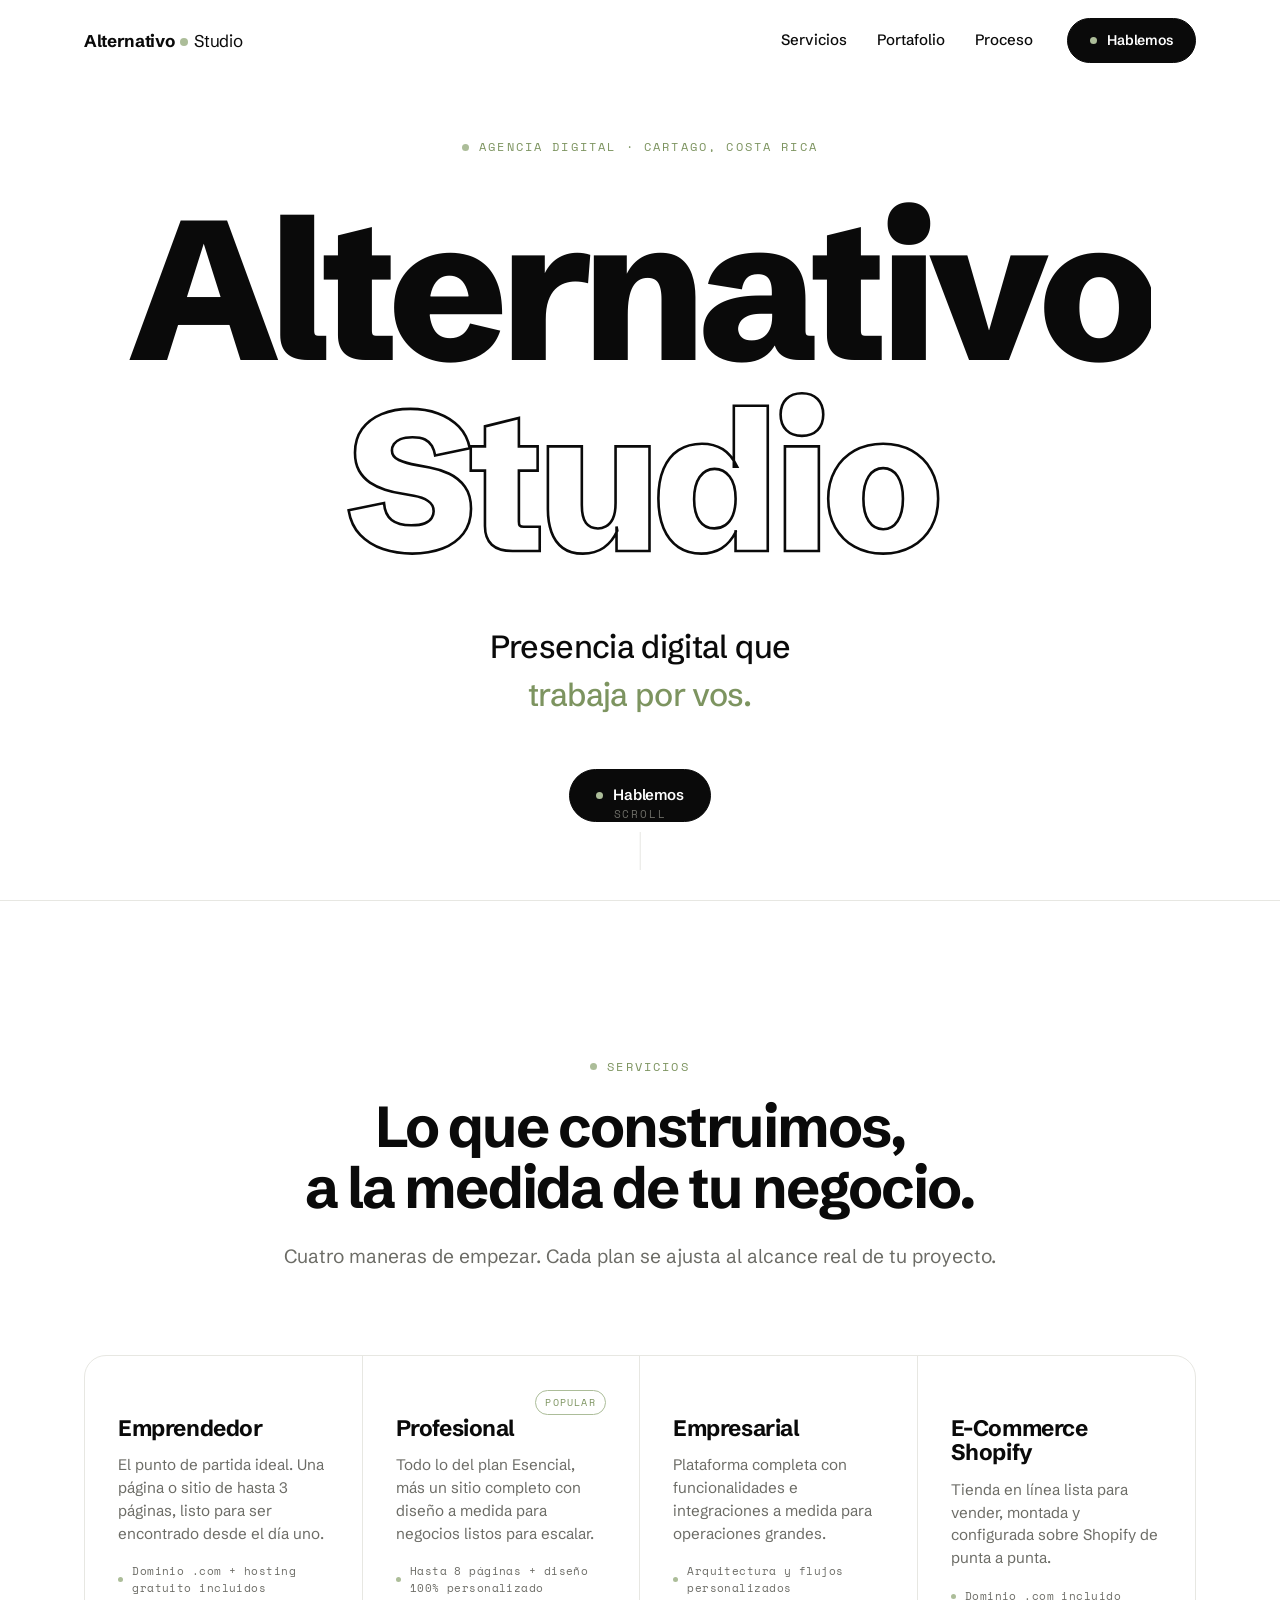
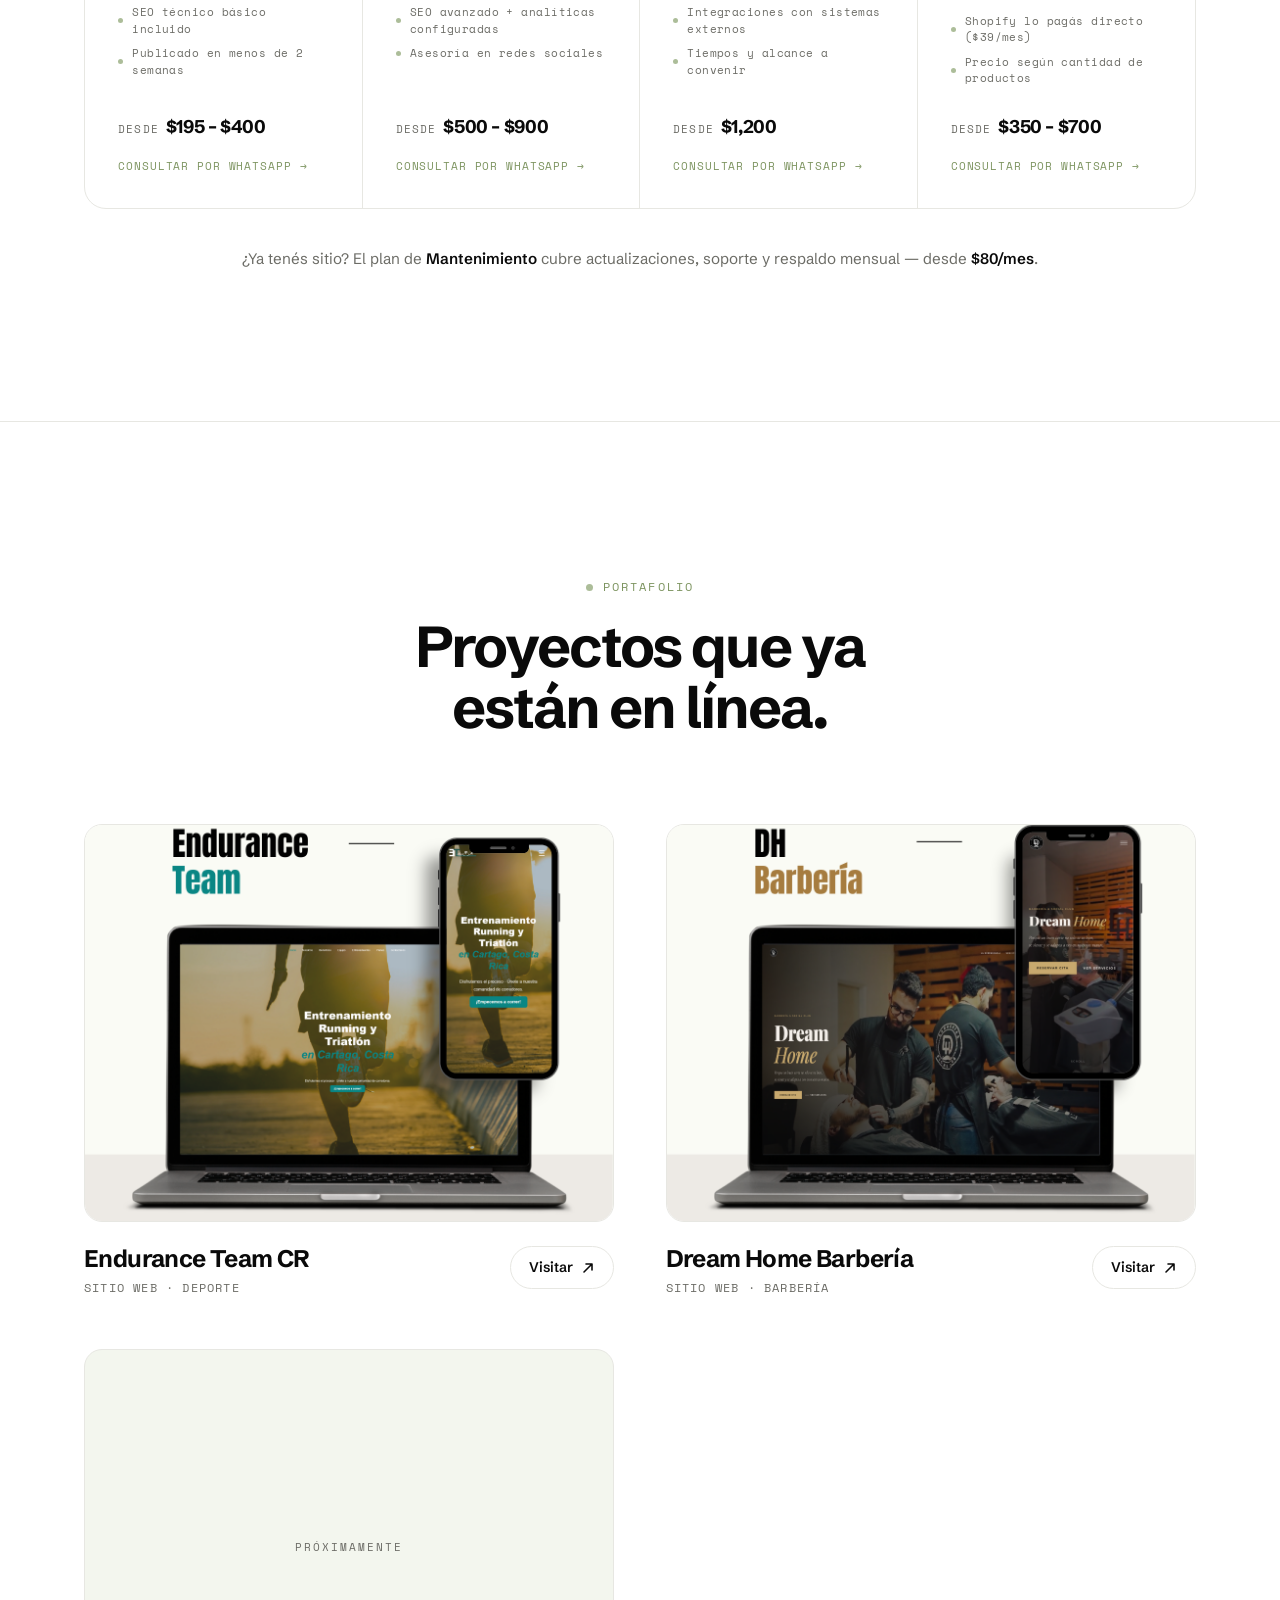
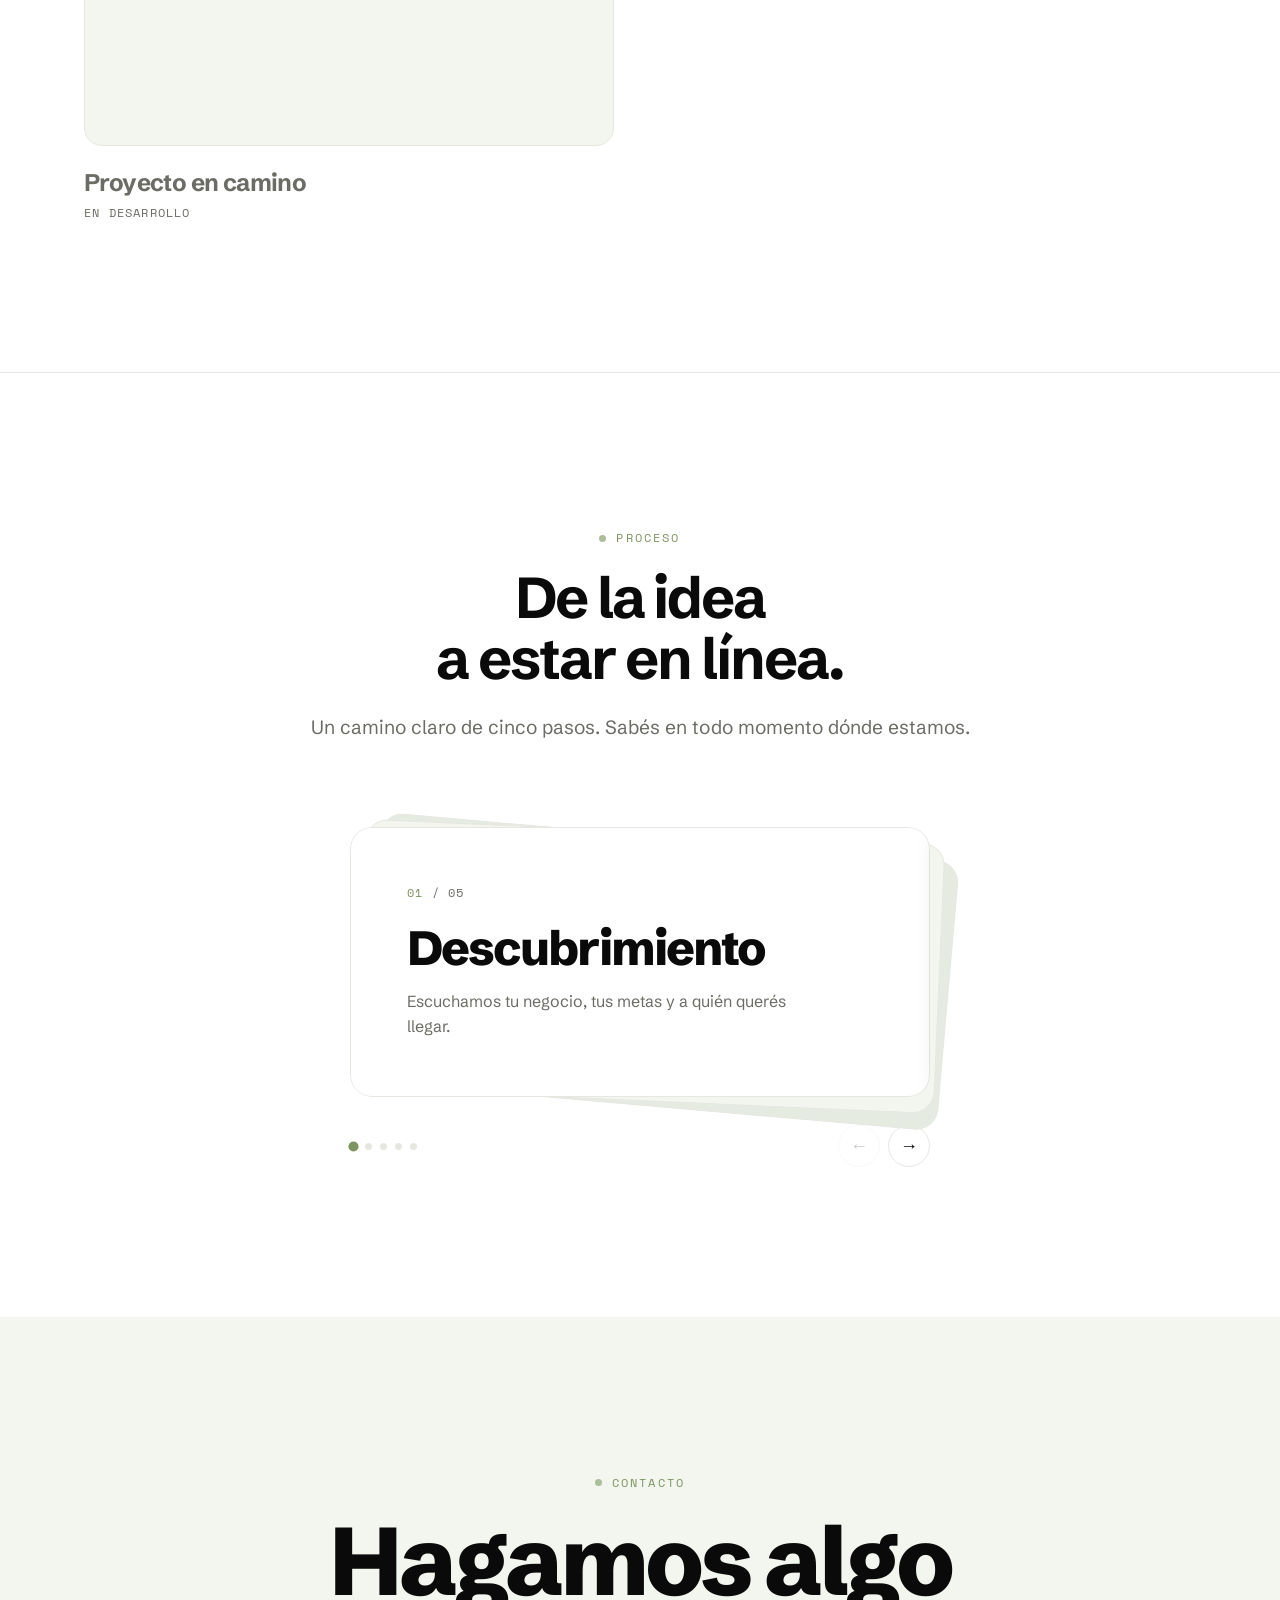
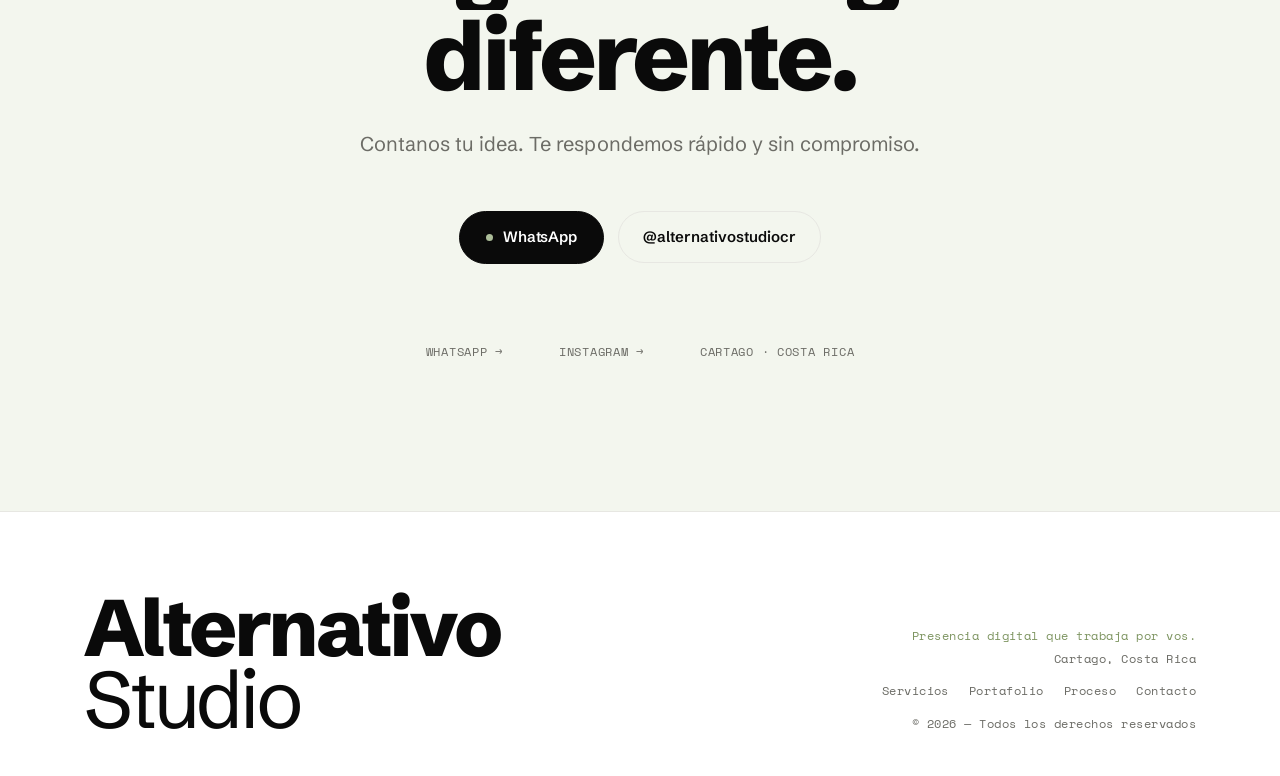
==== commit 3b1414ce: "seo: agregar metadatos, sitemap, robots, favicons y pagina 404 Completa la configuracion tecnica de " ====
--- a/index.html
+++ b/index.html
@@ -4,6 +4,29 @@
 <meta charset="UTF-8" />
 <meta name="viewport" content="width=device-width, initial-scale=1.0" />
 <title>Alternativo Studio — Agencia digital · Cartago, Costa Rica</title>
+<meta name="description" content="Construimos sitios web y sistemas a medida en Cartago, Costa Rica. Diseño, desarrollo y estrategia digital para negocios que quieren crecer." />
+<link rel="canonical" href="https://alternativostudio.com/" />
+<link rel="icon" type="image/x-icon" href="img/icons/favicon.ico" />
+<link rel="icon" type="image/png" sizes="16x16" href="img/icons/favicon-16x16.png" />
+<link rel="icon" type="image/png" sizes="32x32" href="img/icons/favicon-32x32.png" />
+<link rel="icon" type="image/png" sizes="192x192" href="img/icons/android-chrome-192x192.png" />
+<link rel="icon" type="image/png" sizes="512x512" href="img/icons/android-chrome-512x512.png" />
+<link rel="apple-touch-icon" href="img/icons/apple-touch-icon.png" />
+
+<meta property="og:type" content="website" />
+<meta property="og:title" content="Alternativo Studio — Agencia digital en Cartago, Costa Rica" />
+<meta property="og:description" content="Presencia digital que trabaja por vos. Diseño, desarrollo y estrategia en un solo lugar." />
+<meta property="og:image" content="https://alternativostudio.com/img/og-image.png" />
+<meta property="og:image:width" content="1200" />
+<meta property="og:image:height" content="630" />
+<meta property="og:url" content="https://alternativostudio.com/" />
+<meta property="og:locale" content="es_CR" />
+
+<meta name="twitter:card" content="summary_large_image" />
+<meta name="twitter:title" content="Alternativo Studio — Agencia digital en Cartago, Costa Rica" />
+<meta name="twitter:description" content="Presencia digital que trabaja por vos." />
+<meta name="twitter:image" content="https://alternativostudio.com/img/og-image.png" />
+
 <link rel="preconnect" href="https://fonts.googleapis.com" />
 <link rel="preconnect" href="https://fonts.gstatic.com" crossorigin />
 <link href="https://fonts.googleapis.com/css2?family=Schibsted+Grotesk:wght@400;500;600;700;800;900&family=Space+Mono:wght@400;700&display=swap" rel="stylesheet" />
@@ -78,7 +101,7 @@
 
     <div class="svc-grid" data-reveal>
       <div class="svc">
-        <span class="name">Esencial</span>
+        <span class="name">Emprendedor</span>
         <p class="desc">El punto de partida ideal. Una página o sitio de hasta 3 páginas, listo para ser encontrado desde el día uno.</p>
         <ul class="svc-features">
           <li>Dominio .com + hosting gratuito incluidos</li>
@@ -141,7 +164,7 @@
     <div class="port-grid">
       <a class="project" href="https://enduranceteamcr.com" target="_blank" rel="noopener" data-reveal>
         <div class="frame">
-          <img src="img/portafolio/EnduranceTeam.png" alt="Captura de enduranceteamcr.com" loading="lazy" />
+          <img src="img/portafolio/EnduranceTeam.png" alt="Captura de enduranceteamcr.com" loading="lazy" width="1080" height="1080" />
         </div>
         <div class="meta">
           <div>
@@ -156,7 +179,7 @@
 
       <a class="project" href="https://dhbarberiacr.com" target="_blank" rel="noopener" data-reveal style="--d:120ms">
         <div class="frame">
-          <img src="img/portafolio/dhbarberia.png" alt="Captura de dhbarberiacr.com" loading="lazy" />
+          <img src="img/portafolio/dhbarberia.png" alt="Captura de dhbarberiacr.com" loading="lazy" width="1080" height="1080" />
         </div>
         <div class="meta">
           <div>
@@ -285,6 +308,6 @@
   </div>
 </footer>
 
-<script src="js/script.js"></script>
+<script src="js/script.js" defer></script>
 </body>
 </html>
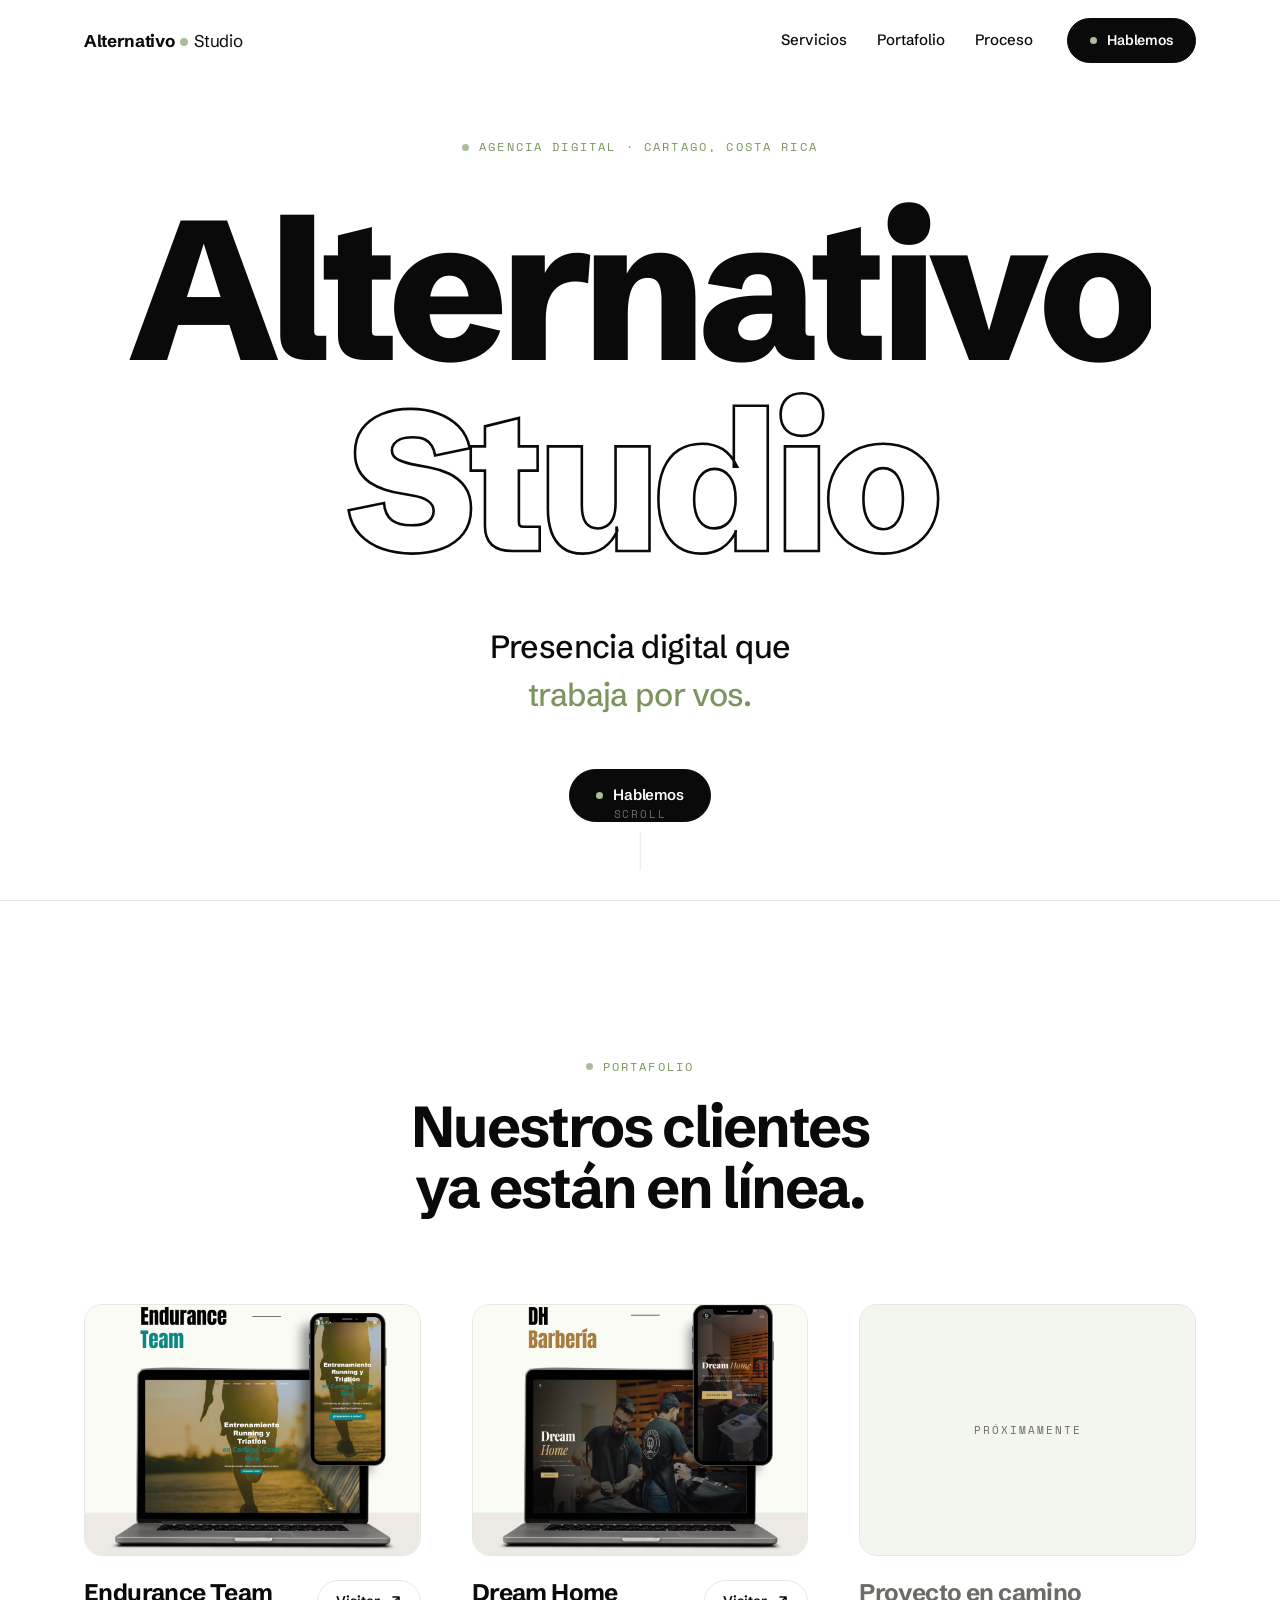
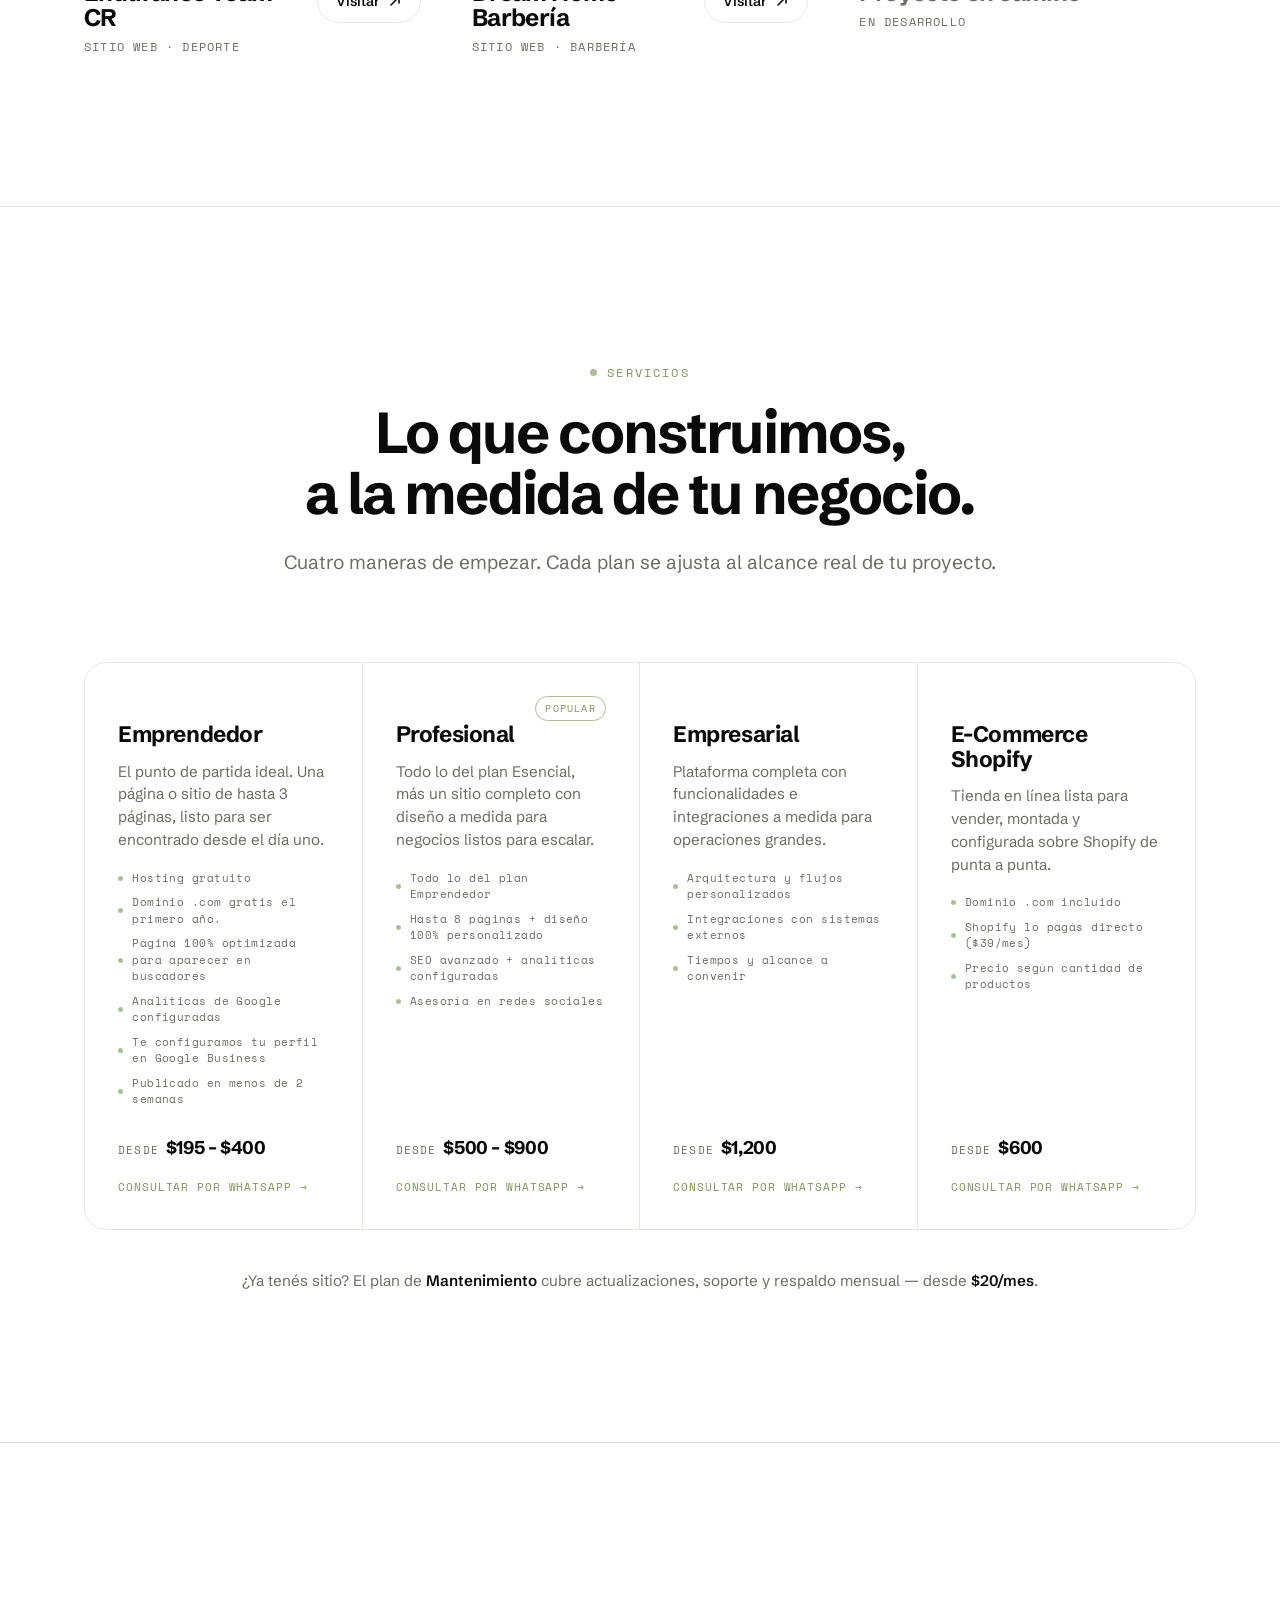
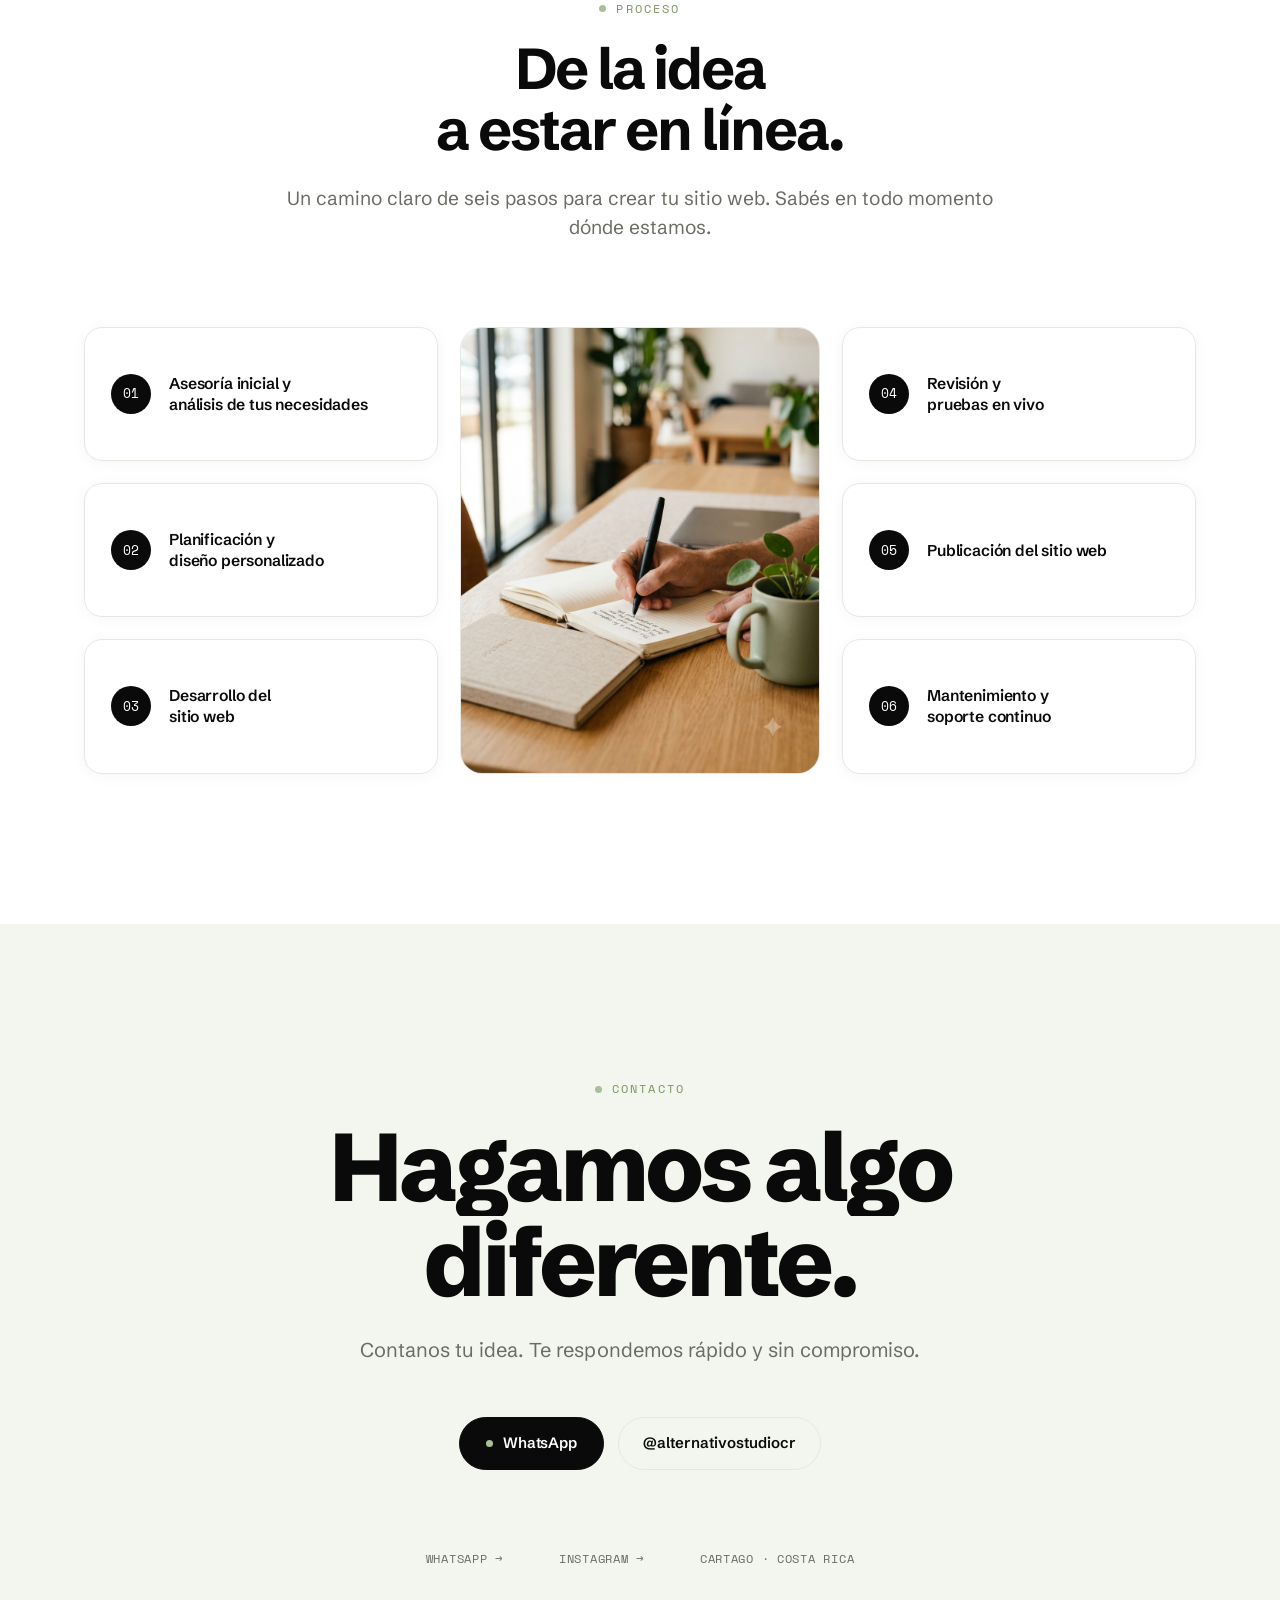
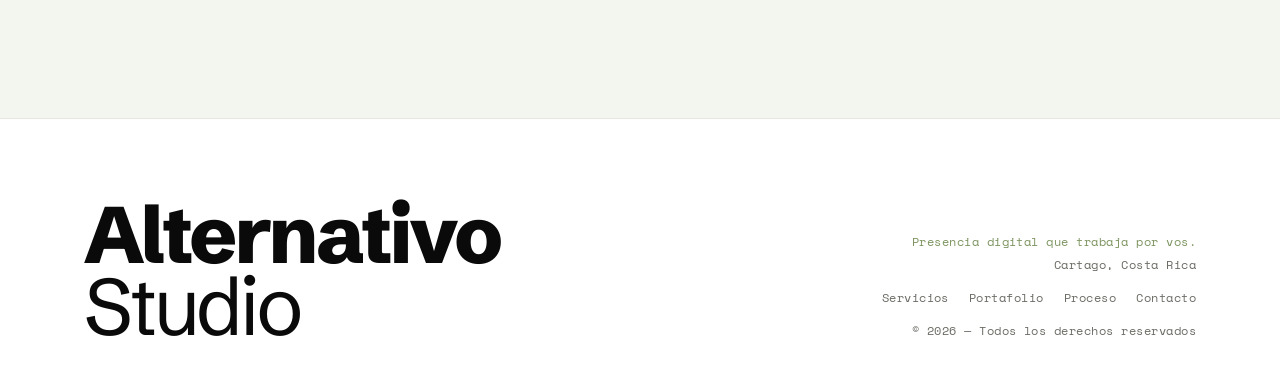
==== commit 16b706b2: "proceso: rediseñar sección con grid de pasos numerados y foto Reemplaza el carrusel de pasos por un " ====
--- a/index.html
+++ b/index.html
@@ -87,6 +87,63 @@
   </div>
 </section>
 
+<!-- ===== PORTAFOLIO ===== -->
+<section class="section-pad divider" id="portafolio">
+  <div class="wrap">
+    <div class="sec-head">
+      <span class="eyebrow" data-reveal>Portafolio</span>
+      <h2 class="sec-title lines">
+        <span class="line"><span>Nuestros clientes</span></span>
+        <span class="line"><span style="--d:90ms">ya están en línea.</span></span>
+      </h2>
+    </div>
+
+    <div class="port-grid">
+      <a class="project" href="https://enduranceteamcr.com" target="_blank" rel="noopener" data-reveal>
+        <div class="frame">
+          <img src="img/portafolio/EnduranceTeam.png" alt="Captura de enduranceteamcr.com" loading="lazy" width="1080" height="1080" />
+        </div>
+        <div class="meta">
+          <div>
+            <div class="p-name">Endurance Team CR</div>
+            <div class="p-cat">Sitio web · Deporte</div>
+          </div>
+          <span class="p-link">Visitar
+            <svg width="14" height="14" viewBox="0 0 14 14" fill="none"><path d="M3 11L11 3M11 3H5M11 3V9" stroke="currentColor" stroke-width="1.6" stroke-linecap="round" stroke-linejoin="round"/></svg>
+          </span>
+        </div>
+      </a>
+
+      <a class="project" href="https://dhbarberiacr.com" target="_blank" rel="noopener" data-reveal style="--d:120ms">
+        <div class="frame">
+          <img src="img/portafolio/dhbarberia.png" alt="Captura de dhbarberiacr.com" loading="lazy" width="1080" height="1080" />
+        </div>
+        <div class="meta">
+          <div>
+            <div class="p-name">Dream Home Barbería</div>
+            <div class="p-cat">Sitio web · Barbería</div>
+          </div>
+          <span class="p-link">Visitar
+            <svg width="14" height="14" viewBox="0 0 14 14" fill="none"><path d="M3 11L11 3M11 3H5M11 3V9" stroke="currentColor" stroke-width="1.6" stroke-linecap="round" stroke-linejoin="round"/></svg>
+          </span>
+        </div>
+      </a>
+
+      <div class="project project--coming" data-reveal style="--d:240ms">
+        <div class="frame">
+          <span>Próximamente</span>
+        </div>
+        <div class="meta">
+          <div>
+            <div class="p-name">Proyecto en camino</div>
+            <div class="p-cat">En desarrollo</div>
+          </div>
+        </div>
+      </div>
+    </div>
+  </div>
+</section>
+
 <!-- ===== SERVICIOS ===== -->
 <section class="section-pad divider" id="servicios">
   <div class="wrap">
@@ -104,8 +161,11 @@
         <span class="name">Emprendedor</span>
         <p class="desc">El punto de partida ideal. Una página o sitio de hasta 3 páginas, listo para ser encontrado desde el día uno.</p>
         <ul class="svc-features">
-          <li>Dominio .com + hosting gratuito incluidos</li>
-          <li>SEO técnico básico incluido</li>
+          <li>Hosting gratuito</li>
+          <li>Dominio .com gratis el primero año.</li>
+          <li>Página 100% optimizada para aparecer en buscadores</li>
+          <li>Analíticas de Google configuradas</li>
+          <li>Te configuramos tu perfil en Google Business</li>
           <li>Publicado en menos de 2 semanas</li>
         </ul>
         <span class="price"><span class="from">desde</span>$195 – $400</span>
@@ -116,6 +176,7 @@
         <span class="name">Profesional</span>
         <p class="desc">Todo lo del plan Esencial, más un sitio completo con diseño a medida para negocios listos para escalar.</p>
         <ul class="svc-features">
+          <li>Todo lo del plan Emprendedor</li>
           <li>Hasta 8 páginas + diseño 100% personalizado</li>
           <li>SEO avanzado + analíticas configuradas</li>
           <li>Asesoría en redes sociales</li>
@@ -142,70 +203,15 @@
           <li>Shopify lo pagás directo ($39/mes)</li>
           <li>Precio según cantidad de productos</li>
         </ul>
-        <span class="price"><span class="from">desde</span>$350 – $700</span>
+        <span class="price"><span class="from">desde</span>$600</span>
         <a class="svc-cta" href="https://wa.me/50660787111?text=Hola!%20Estoy%20interesado%20en%20el%20plan%20E-Commerce%20Shopify%20%F0%9F%91%8B" target="_blank" rel="noopener">Consultar por WhatsApp →</a>
       </div>
     </div>
-    <p class="svc-note" data-reveal>¿Ya tenés sitio? El plan de <strong>Mantenimiento</strong> cubre actualizaciones, soporte y respaldo mensual — desde <strong>$80/mes</strong>.</p>
-  </div>
-</section>
-
-<!-- ===== PORTAFOLIO ===== -->
-<section class="section-pad divider" id="portafolio">
-  <div class="wrap">
-    <div class="sec-head">
-      <span class="eyebrow" data-reveal>Portafolio</span>
-      <h2 class="sec-title lines">
-        <span class="line"><span>Proyectos que ya</span></span>
-        <span class="line"><span style="--d:90ms">están en línea.</span></span>
-      </h2>
-    </div>
-
-    <div class="port-grid">
-      <a class="project" href="https://enduranceteamcr.com" target="_blank" rel="noopener" data-reveal>
-        <div class="frame">
-          <img src="img/portafolio/EnduranceTeam.png" alt="Captura de enduranceteamcr.com" loading="lazy" width="1080" height="1080" />
-        </div>
-        <div class="meta">
-          <div>
-            <div class="p-name">Endurance Team CR</div>
-            <div class="p-cat">Sitio web · Deporte</div>
-          </div>
-          <span class="p-link">Visitar
-            <svg width="14" height="14" viewBox="0 0 14 14" fill="none"><path d="M3 11L11 3M11 3H5M11 3V9" stroke="currentColor" stroke-width="1.6" stroke-linecap="round" stroke-linejoin="round"/></svg>
-          </span>
-        </div>
-      </a>
-
-      <a class="project" href="https://dhbarberiacr.com" target="_blank" rel="noopener" data-reveal style="--d:120ms">
-        <div class="frame">
-          <img src="img/portafolio/dhbarberia.png" alt="Captura de dhbarberiacr.com" loading="lazy" width="1080" height="1080" />
-        </div>
-        <div class="meta">
-          <div>
-            <div class="p-name">Dream Home Barbería</div>
-            <div class="p-cat">Sitio web · Barbería</div>
-          </div>
-          <span class="p-link">Visitar
-            <svg width="14" height="14" viewBox="0 0 14 14" fill="none"><path d="M3 11L11 3M11 3H5M11 3V9" stroke="currentColor" stroke-width="1.6" stroke-linecap="round" stroke-linejoin="round"/></svg>
-          </span>
-        </div>
-      </a>
-
-      <div class="project project--coming" data-reveal style="--d:240ms">
-        <div class="frame">
-          <span>Próximamente</span>
-        </div>
-        <div class="meta">
-          <div>
-            <div class="p-name">Proyecto en camino</div>
-            <div class="p-cat">En desarrollo</div>
-          </div>
-        </div>
-      </div>
-    </div>
-  </div>
-</section>
+    <p class="svc-note" data-reveal>¿Ya tenés sitio? El plan de <strong>Mantenimiento</strong> cubre actualizaciones, soporte y respaldo mensual — desde <strong>$20/mes</strong>.</p>
+  </div>
+</section>
+
+
 
 <!-- ===== PROCESO ===== -->
 <section class="section-pad divider" id="proceso">
@@ -216,52 +222,38 @@
         <span class="line"><span>De la idea</span></span>
         <span class="line"><span style="--d:90ms">a estar en línea.</span></span>
       </h2>
-      <p class="sec-lead" data-reveal style="--d:220ms">Un camino claro de cinco pasos. Sabés en todo momento dónde estamos.</p>
-    </div>
-
-    <div class="pd-stage" data-reveal style="--d:280ms">
-      <div class="pd-clip">
-        <div class="pd-track" id="pdTrack">
-          <div class="pd-card">
-            <span class="pd-counter">01 <em>/ 05</em></span>
-            <strong class="pd-name">Descubrimiento</strong>
-            <p class="pd-desc">Escuchamos tu negocio, tus metas y a quién querés llegar.</p>
-          </div>
-          <div class="pd-card">
-            <span class="pd-counter">02 <em>/ 05</em></span>
-            <strong class="pd-name">Propuesta</strong>
-            <p class="pd-desc">Definimos alcance, tiempos y precio. Sin sorpresas.</p>
-          </div>
-          <div class="pd-card">
-            <span class="pd-counter">03 <em>/ 05</em></span>
-            <strong class="pd-name">Diseño</strong>
-            <p class="pd-desc">Damos forma visual a la marca, pantalla por pantalla.</p>
-          </div>
-          <div class="pd-card">
-            <span class="pd-counter">04 <em>/ 05</em></span>
-            <strong class="pd-name">Desarrollo</strong>
-            <p class="pd-desc">Construimos el sitio rápido, responsive y listo para escalar.</p>
-          </div>
-          <div class="pd-card">
-            <span class="pd-counter">05 <em>/ 05</em></span>
-            <strong class="pd-name">Entrega</strong>
-            <p class="pd-desc">Lanzamos, te capacitamos y quedamos para acompañarte.</p>
-          </div>
-        </div>
-      </div>
-    </div>
-
-    <div class="pd-nav">
-      <div class="pd-dots" id="pdDots">
-        <button class="pd-dot active" aria-label="Paso 1"></button>
-        <button class="pd-dot" aria-label="Paso 2"></button>
-        <button class="pd-dot" aria-label="Paso 3"></button>
-        <button class="pd-dot" aria-label="Paso 4"></button>
-        <button class="pd-dot" aria-label="Paso 5"></button>
-      </div>
-      <div class="pd-arrows">
-        <button class="pd-arrow" id="pdPrev" aria-label="Paso anterior" disabled>←</button>
-        <button class="pd-arrow" id="pdNext" aria-label="Siguiente paso">→</button>
+      <p class="sec-lead" data-reveal style="--d:220ms">Un camino claro de seis pasos para crear tu sitio web. Sabés en todo momento dónde estamos.</p>
+    </div>
+
+    <div class="pd-grid">
+      <div class="pd-pill" style="grid-area:c1;--d:0ms" data-reveal>
+        <span class="pd-num">01</span>
+        <p class="pd-text">Asesoría inicial y<br />análisis de tus necesidades</p>
+      </div>
+      <div class="pd-pill" style="grid-area:c2;--d:80ms" data-reveal>
+        <span class="pd-num">02</span>
+        <p class="pd-text">Planificación y<br />diseño personalizado</p>
+      </div>
+      <div class="pd-pill" style="grid-area:c3;--d:160ms" data-reveal>
+        <span class="pd-num">03</span>
+        <p class="pd-text">Desarrollo del<br />sitio web</p>
+      </div>
+
+      <div class="pd-photo" style="grid-area:img;--d:120ms" data-reveal>
+        <img src="img/proceso.png" alt="Proceso de trabajo de Alternativo Studio" loading="lazy" />
+      </div>
+
+      <div class="pd-pill" style="grid-area:c4;--d:240ms" data-reveal>
+        <span class="pd-num">04</span>
+        <p class="pd-text">Revisión y<br />pruebas en vivo</p>
+      </div>
+      <div class="pd-pill" style="grid-area:c5;--d:320ms" data-reveal>
+        <span class="pd-num">05</span>
+        <p class="pd-text">Publicación del sitio web</p>
+      </div>
+      <div class="pd-pill" style="grid-area:c6;--d:400ms" data-reveal>
+        <span class="pd-num">06</span>
+        <p class="pd-text">Mantenimiento y<br />soporte continuo</p>
       </div>
     </div>
   </div>
--- a/css/styles.css
+++ b/css/styles.css
@@ -407,7 +407,7 @@
 .svc-cta:hover { color: var(--ink); gap: 10px; }
 
 /* ===== Portafolio ===== */
-.port-grid { display: grid; grid-template-columns: repeat(2, 1fr); gap: clamp(28px, 4vw, 56px); }
+.port-grid { display: grid; grid-template-columns: repeat(3, 1fr); gap: clamp(28px, 4vw, 56px); }
 .project { display: block; }
 .project .frame {
   position: relative;
@@ -460,152 +460,72 @@
 }
 .svc-note strong { color: var(--ink); font-weight: 600; }
 
-/* ===== Proceso — Card Deck ===== */
-.pd-stage {
-  position: relative;
-  max-width: 580px;
-  margin: 0 auto;
-  isolation: isolate;
-}
-
-.pd-stage::before,
-.pd-stage::after {
-  content: "";
-  position: absolute;
-  inset: 0;
+/* ===== Proceso — Grid de pasos ===== */
+.pd-grid {
+  display: grid;
+  grid-template-columns: 1fr minmax(220px, 360px) 1fr;
+  grid-template-areas:
+    "c1 img c4"
+    "c2 img c5"
+    "c3 img c6";
+  gap: clamp(14px, 1.8vw, 22px);
+  align-items: stretch;
+}
+
+.pd-pill {
+  display: flex;
+  align-items: center;
+  gap: 18px;
+  background: var(--bg);
+  border: 1px solid var(--line);
+  border-radius: 18px;
+  padding: clamp(16px, 2vw, 22px) clamp(20px, 2.4vw, 26px);
+  box-shadow: 0 2px 16px rgba(0,0,0,0.04);
+  transition: border-color .35s var(--ease), transform .35s var(--ease), box-shadow .35s var(--ease);
+}
+
+.pd-pill:hover {
+  border-color: var(--sage-deep);
+  transform: translateY(-3px);
+  box-shadow: 0 10px 26px rgba(0,0,0,0.07);
+}
+
+.pd-num {
+  flex-shrink: 0;
+  width: 40px;
+  height: 40px;
+  border-radius: 50%;
+  background: var(--ink);
+  color: #fff;
+  font-family: var(--mono);
+  font-size: 13px;
+  letter-spacing: 0.02em;
+  display: flex;
+  align-items: center;
+  justify-content: center;
+}
+
+.pd-text {
+  font-size: clamp(0.98rem, 1.2vw, 1.05rem);
+  font-weight: 600;
+  letter-spacing: -0.01em;
+  line-height: 1.35;
+}
+
+.pd-photo {
+  grid-area: img;
   border-radius: 22px;
   border: 1px solid var(--line);
-  pointer-events: none;
-}
-
-.pd-stage::before {
   background: var(--tint);
-  transform: rotate(2.5deg) translateX(10px) translateY(4px);
-  z-index: 1;
-}
-
-.pd-stage::after {
-  background: #e5ebe1;
-  transform: rotate(5deg) translateX(20px) translateY(8px);
-  z-index: 0;
-}
-
-.pd-clip {
-  position: relative;
   overflow: hidden;
-  border-radius: 22px;
-  z-index: 2;
-}
-
-.pd-track {
-  display: flex;
-  transition: transform .48s cubic-bezier(0.23, 1, 0.32, 1);
-}
-
-.pd-card {
-  flex: 0 0 100%;
-  background: var(--bg);
-  border-radius: 22px;
-  border: 1px solid var(--line);
-  padding: clamp(36px, 5vw, 56px);
-  min-height: 270px;
-  display: flex;
-  flex-direction: column;
-  box-shadow: 0 2px 20px rgba(0,0,0,0.05);
-}
-
-.pd-counter {
-  font-family: var(--mono);
-  font-size: 12px;
-  letter-spacing: 0.1em;
-  color: var(--sage-deep);
-}
-
-.pd-counter em {
-  font-style: normal;
-  color: var(--muted);
-}
-
-.pd-name {
+  min-height: 280px;
+}
+
+.pd-photo img {
+  width: 100%;
+  height: 100%;
   display: block;
-  margin-top: 22px;
-  font-size: clamp(2rem, 7vw, 3rem);
-  font-weight: 800;
-  letter-spacing: -0.04em;
-  line-height: 1.02;
-}
-
-.pd-desc {
-  margin-top: 16px;
-  font-size: 1rem;
-  color: var(--muted);
-  line-height: 1.6;
-  flex: 1;
-  max-width: 40ch;
-}
-
-.pd-nav {
-  max-width: 580px;
-  margin: 28px auto 0;
-  display: flex;
-  align-items: center;
-  justify-content: space-between;
-}
-
-.pd-dots {
-  display: flex;
-  gap: 8px;
-  align-items: center;
-}
-
-.pd-dot {
-  width: 7px;
-  height: 7px;
-  border-radius: 50%;
-  border: none;
-  background: var(--line);
-  cursor: pointer;
-  padding: 0;
-  transition: background .3s var(--ease), transform .3s var(--ease);
-}
-
-.pd-dot.active {
-  background: var(--sage-deep);
-  transform: scale(1.45);
-}
-
-.pd-arrows {
-  display: flex;
-  gap: 8px;
-}
-
-.pd-arrow {
-  width: 42px;
-  height: 42px;
-  border-radius: 50%;
-  border: 1.5px solid var(--line);
-  background: none;
-  cursor: pointer;
-  font-size: 18px;
-  color: var(--ink);
-  display: flex;
-  align-items: center;
-  justify-content: center;
-  transition: background .35s var(--ease), border-color .35s var(--ease), color .35s var(--ease), transform .18s ease;
-}
-
-.pd-arrow:hover:not(:disabled) {
-  background: var(--ink);
-  color: #fff;
-  border-color: var(--ink);
-}
-
-.pd-arrow:active:not(:disabled) { transform: scale(0.93); }
-
-.pd-arrow:disabled {
-  opacity: 0.22;
-  cursor: default;
-  pointer-events: none;
+  object-fit: cover;
 }
 
 /* ===== Contacto ===== */
@@ -646,6 +566,7 @@
   .svc-grid { grid-template-columns: repeat(2, 1fr); }
   .svc:nth-child(1), .svc:nth-child(2) { border-bottom: 1px solid var(--line); }
   .svc:nth-child(2) { border-right: none; }
+  .pd-grid { grid-template-columns: 1fr minmax(180px, 260px) 1fr; }
 }
 
 @media (max-width: 720px) {
@@ -658,6 +579,11 @@
   .svc:last-child { border-bottom: none; }
   .port-grid { grid-template-columns: 1fr; }
   .project .meta { flex-direction: column; align-items: flex-start; gap: 14px; }
+  .pd-grid {
+    grid-template-columns: 1fr;
+    grid-template-areas: "c1" "c2" "c3" "img" "c4" "c5" "c6";
+  }
+  .pd-photo { min-height: 220px; }
   .foot-inner { align-items: flex-start; }
   .foot-right { text-align: left; }
   .foot-nav { justify-content: flex-start; }
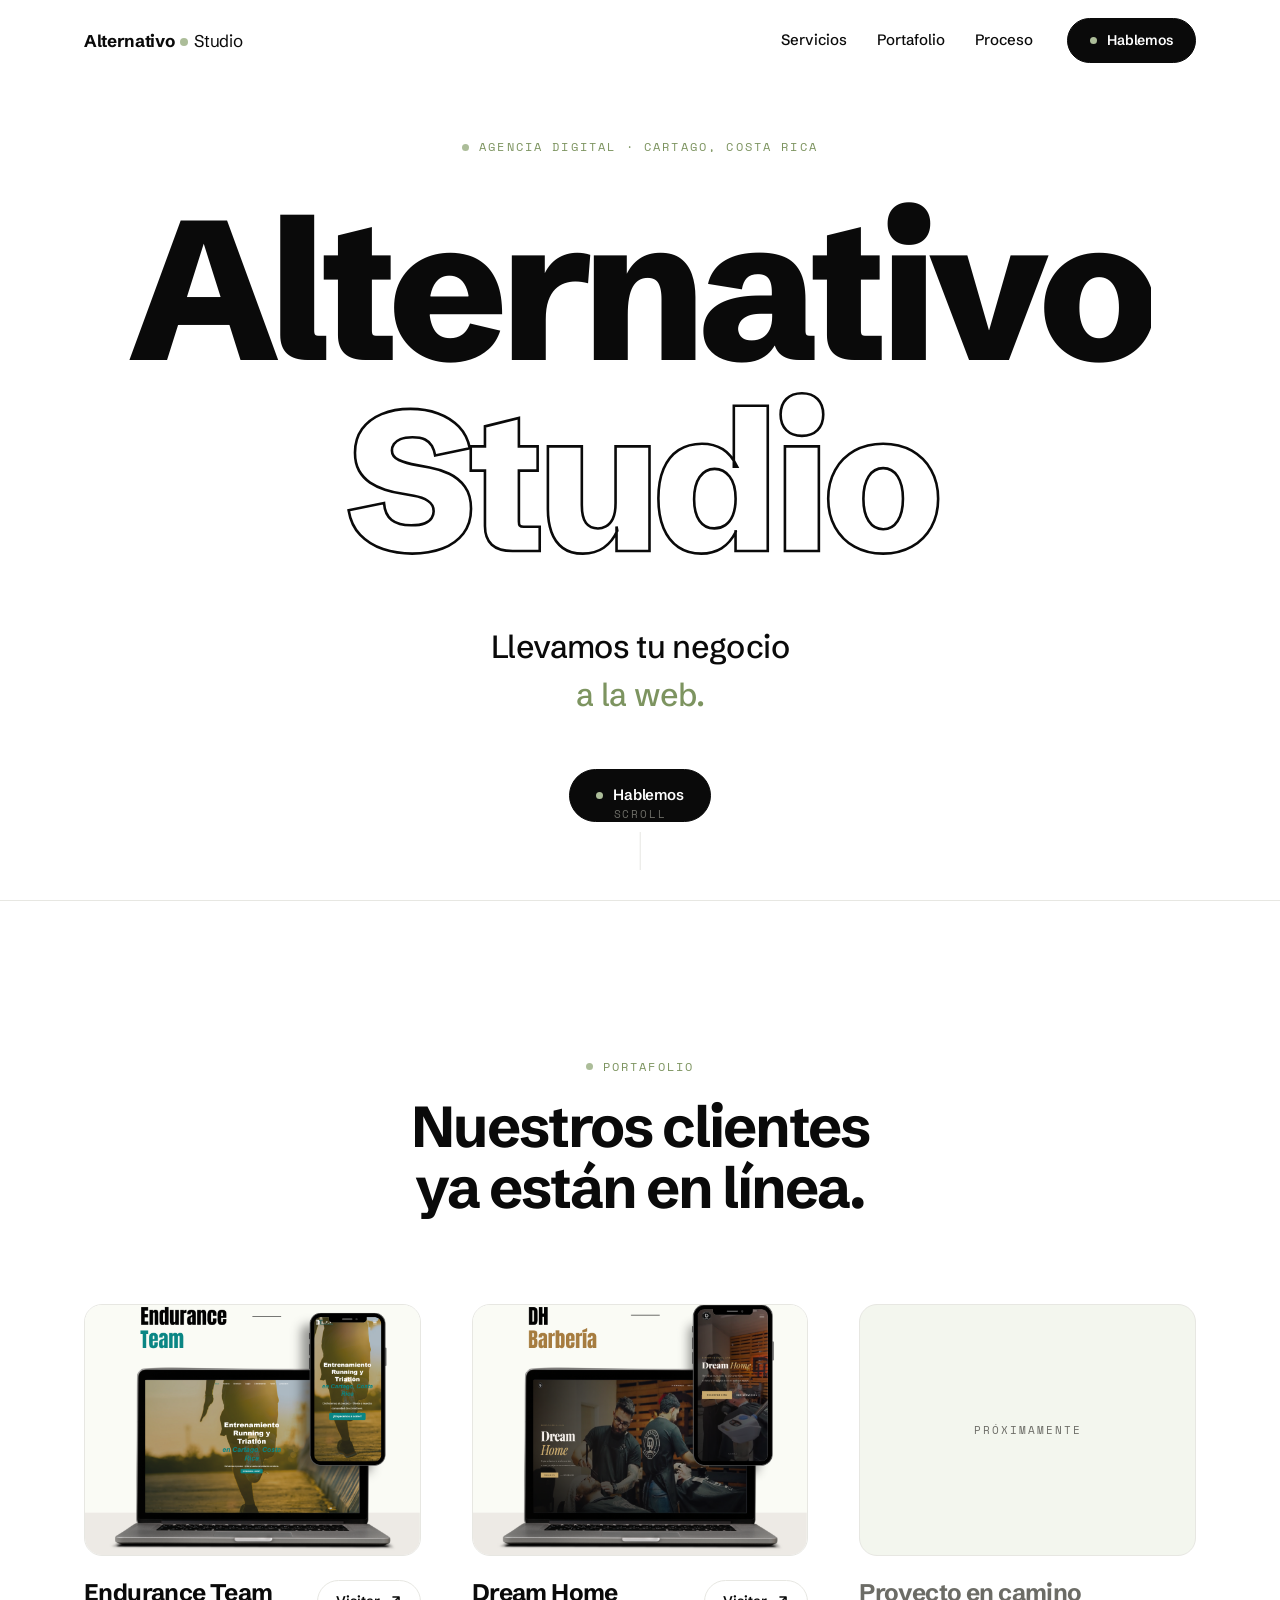
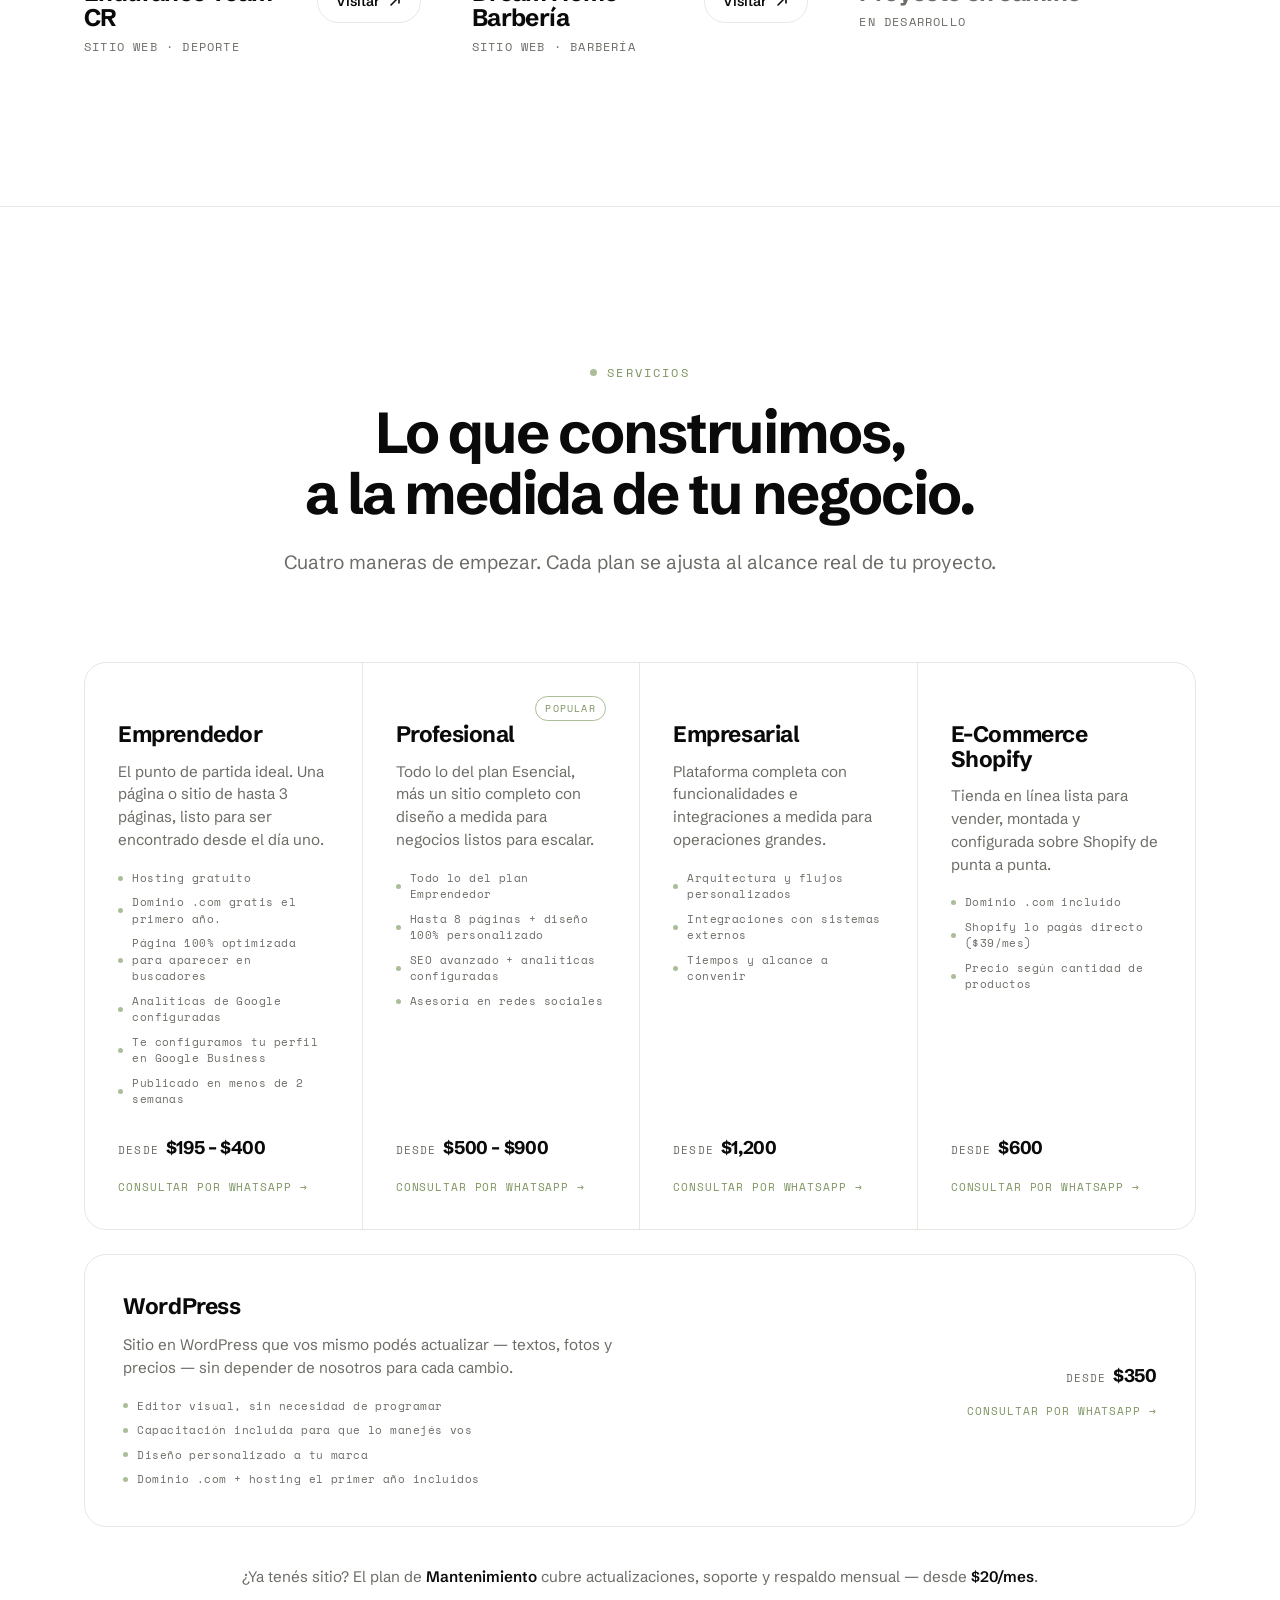
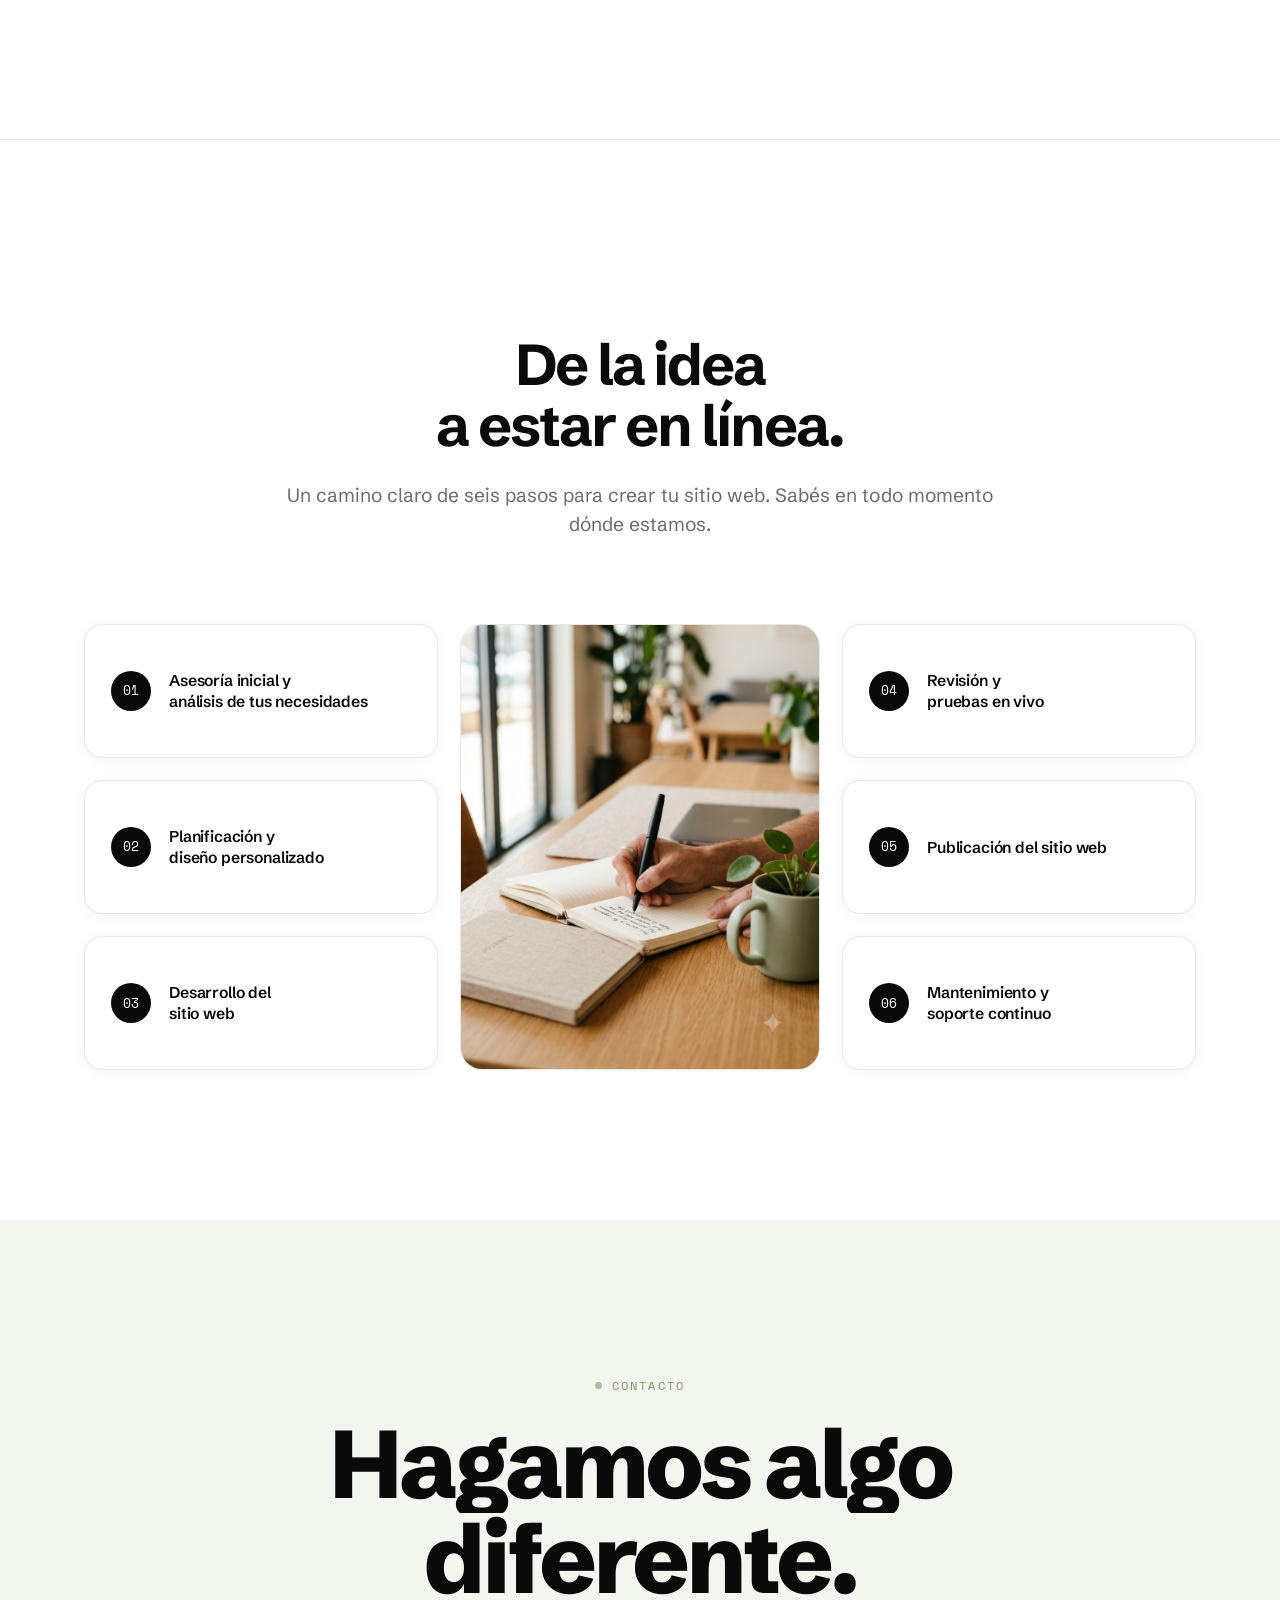
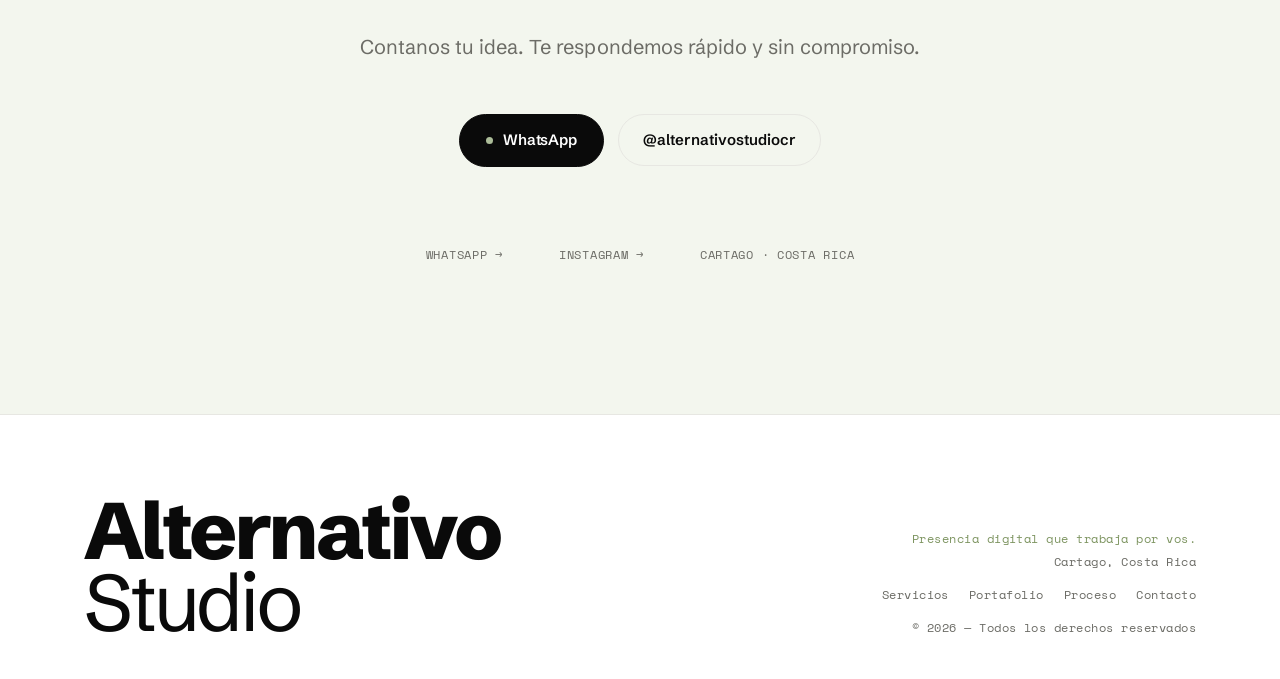
==== commit 2cfb4c3f: "servicios: agregar card de WordPress autoadministrable Card de ancho completo debajo del grid de 4 p" ====
--- a/index.html
+++ b/index.html
@@ -76,7 +76,7 @@
       <span class="line"><span class="l1">Alternativo</span></span>
       <span class="line"><span class="l2" style="--d:90ms">Studio</span></span>
     </h1>
-    <p class="hero-tag" data-reveal style="--d:420ms">Presencia digital que <span class="accent">trabaja por vos.</span></p>
+    <p class="hero-tag" data-reveal style="--d:420ms">Llevamos tu negocio <span class="accent">a la web.</span></p>
     <div class="hero-cta" data-reveal style="--d:560ms">
       <a href="#contacto" class="btn"><span class="dot"></span>Hablemos</a>
     </div>
@@ -207,6 +207,24 @@
         <a class="svc-cta" href="https://wa.me/50660787111?text=Hola!%20Estoy%20interesado%20en%20el%20plan%20E-Commerce%20Shopify%20%F0%9F%91%8B" target="_blank" rel="noopener">Consultar por WhatsApp →</a>
       </div>
     </div>
+
+    <div class="svc-wp" data-reveal style="--d:280ms">
+      <div class="svc-wp-text">
+        <span class="name">WordPress</span>
+        <p class="desc">Sitio en WordPress que vos mismo podés actualizar — textos, fotos y precios — sin depender de nosotros para cada cambio.</p>
+        <ul class="svc-features">
+          <li>Editor visual, sin necesidad de programar</li>
+          <li>Capacitación incluida para que lo manejés vos</li>
+          <li>Diseño personalizado a tu marca</li>
+          <li>Dominio .com + hosting el primer año incluidos</li>
+        </ul>
+      </div>
+      <div class="svc-wp-action">
+        <span class="price"><span class="from">desde</span>$350</span>
+        <a class="svc-cta" href="https://wa.me/50660787111?text=Hola!%20Estoy%20interesado%20en%20el%20plan%20WordPress%20%F0%9F%91%8B" target="_blank" rel="noopener">Consultar por WhatsApp →</a>
+      </div>
+    </div>
+
     <p class="svc-note" data-reveal>¿Ya tenés sitio? El plan de <strong>Mantenimiento</strong> cubre actualizaciones, soporte y respaldo mensual — desde <strong>$20/mes</strong>.</p>
   </div>
 </section>
--- a/css/styles.css
+++ b/css/styles.css
@@ -377,7 +377,8 @@
   background: var(--sage);
   flex-shrink: 0;
 }
-.svc .price {
+.svc .price,
+.svc-wp .price {
   margin-top: 26px;
   font-size: 1.15rem;
   font-weight: 700;
@@ -386,7 +387,8 @@
   align-items: baseline;
   gap: 7px;
 }
-.svc .price .from { font-family: var(--mono); font-size: 11px; font-weight: 400; color: var(--muted); text-transform: uppercase; letter-spacing: 0.1em; }
+.svc .price .from,
+.svc-wp .price .from { font-family: var(--mono); font-size: 11px; font-weight: 400; color: var(--muted); text-transform: uppercase; letter-spacing: 0.1em; }
 .svc .tag {
   position: absolute; top: clamp(28px,2.6vw,40px); right: clamp(28px,2.6vw,40px);
   font-family: var(--mono); font-size: 10px; letter-spacing: 0.12em; text-transform: uppercase;
@@ -450,6 +452,27 @@
 }
 .project--coming .p-name { color: var(--muted); }
 
+/* Servicios — card WordPress (ancho completo) */
+.svc-wp {
+  margin-top: 24px;
+  border: 1px solid var(--line);
+  border-radius: 22px;
+  padding: clamp(28px, 3vw, 44px) clamp(28px, 3vw, 48px);
+  display: flex;
+  align-items: center;
+  justify-content: space-between;
+  gap: clamp(24px, 4vw, 56px);
+  transition: background .5s var(--ease);
+}
+.svc-wp:hover { background: var(--tint); }
+.svc-wp-text { flex: 1; min-width: 0; }
+.svc-wp-text .name { font-size: 1.4rem; font-weight: 700; letter-spacing: -0.02em; line-height: 1.1; }
+.svc-wp-text .desc { margin-top: 14px; font-size: 0.95rem; color: var(--muted); line-height: 1.5; max-width: 56ch; }
+.svc-wp-text .svc-features { flex-direction: row; flex-wrap: wrap; max-width: 56ch; }
+.svc-wp-action { flex-shrink: 0; display: flex; flex-direction: column; align-items: flex-end; text-align: right; }
+.svc-wp-action .price { margin-top: 0; }
+.svc-wp-action .svc-cta { margin-top: 14px; }
+
 /* Servicios — nota mantenimiento */
 .svc-note {
   margin-top: clamp(28px, 3vw, 40px);
@@ -577,6 +600,8 @@
   .svc-grid { grid-template-columns: 1fr; }
   .svc { border-right: none !important; border-bottom: 1px solid var(--line); min-height: auto; }
   .svc:last-child { border-bottom: none; }
+  .svc-wp { flex-direction: column; align-items: flex-start; }
+  .svc-wp-action { align-items: flex-start; text-align: left; width: 100%; }
   .port-grid { grid-template-columns: 1fr; }
   .project .meta { flex-direction: column; align-items: flex-start; gap: 14px; }
   .pd-grid {
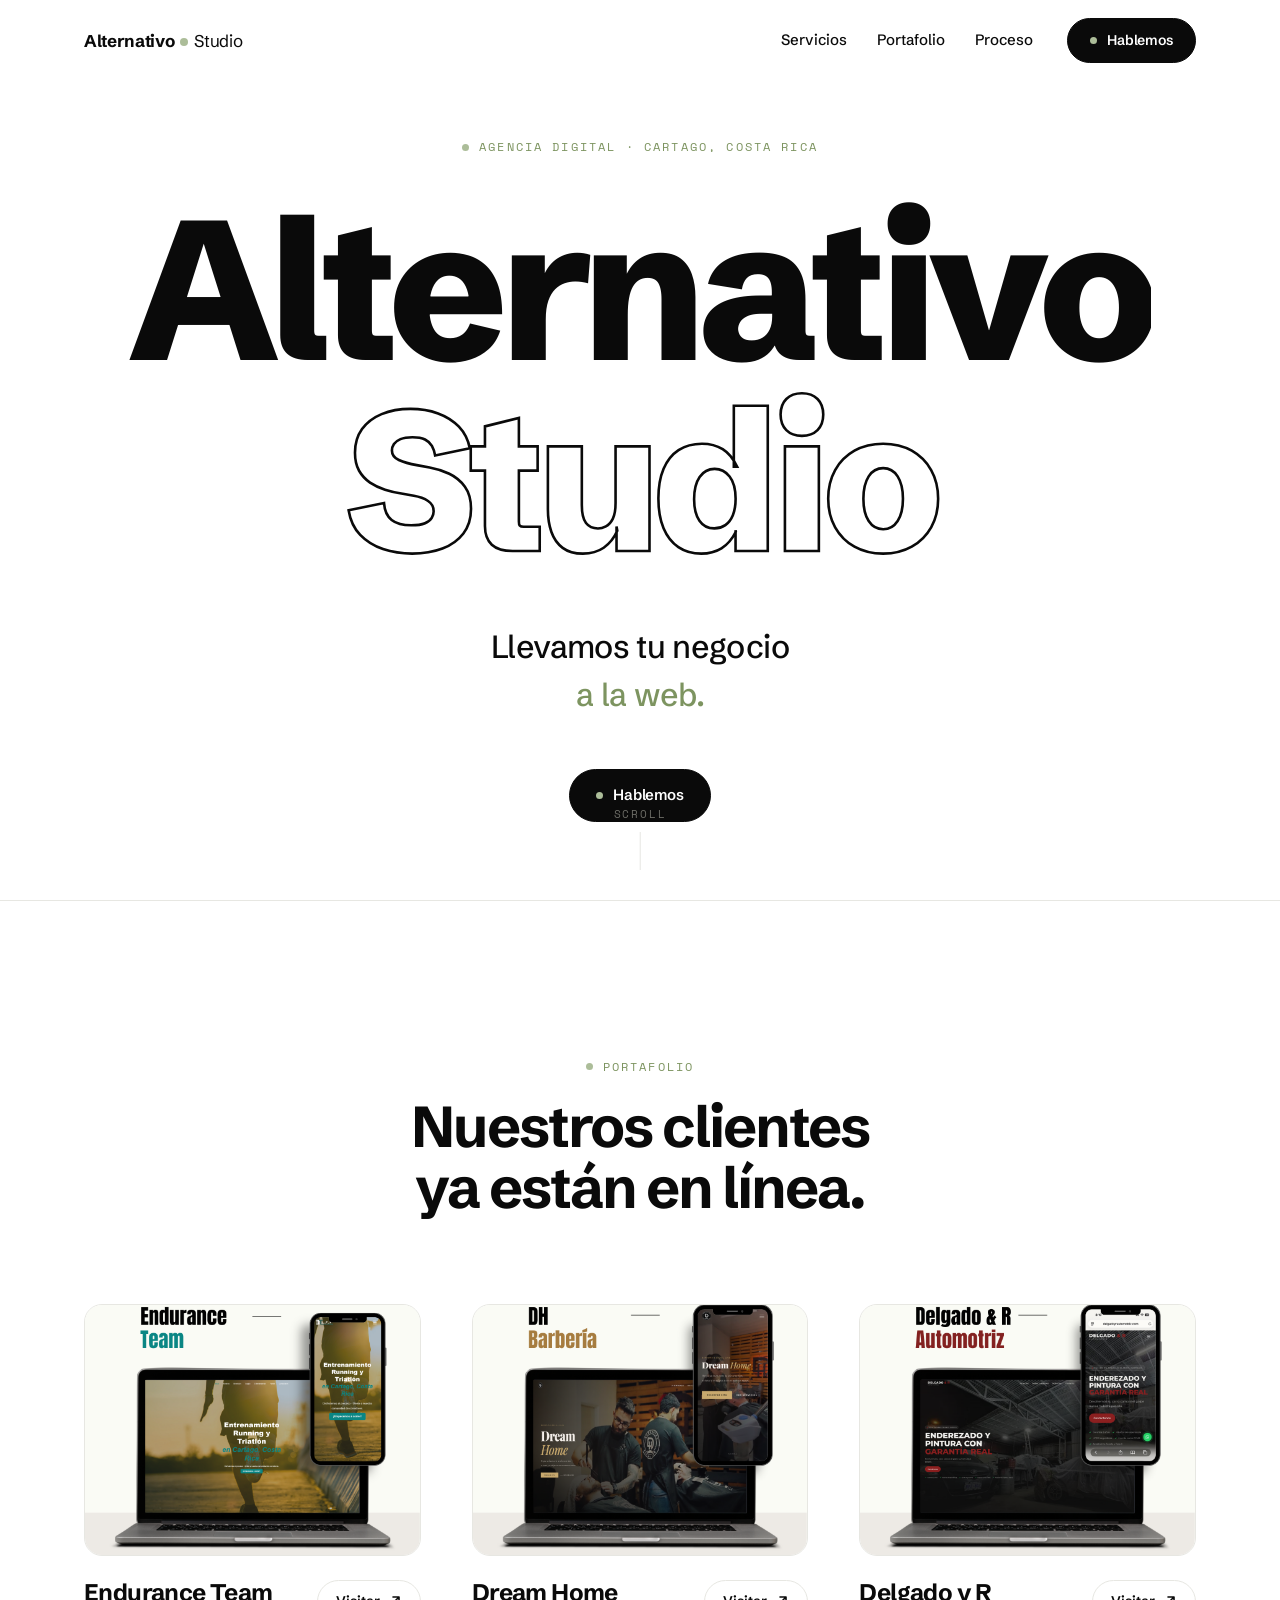
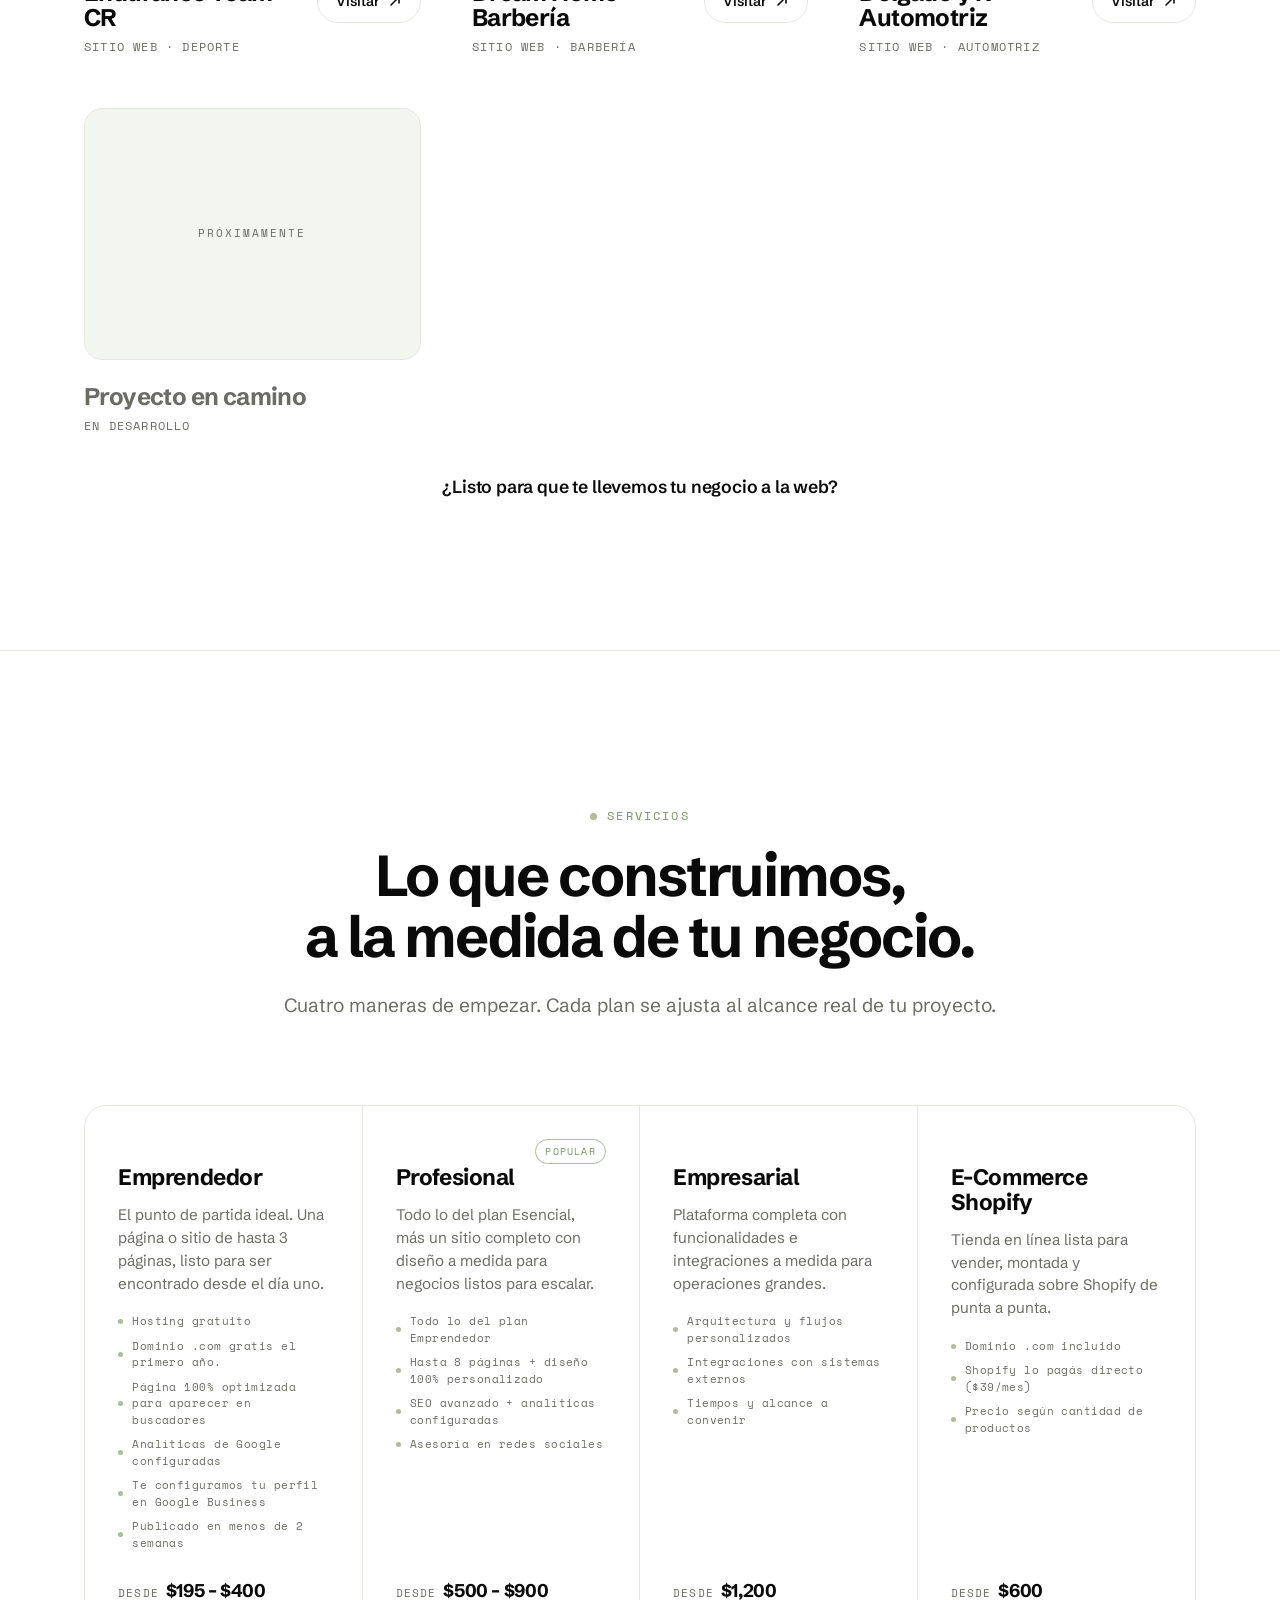
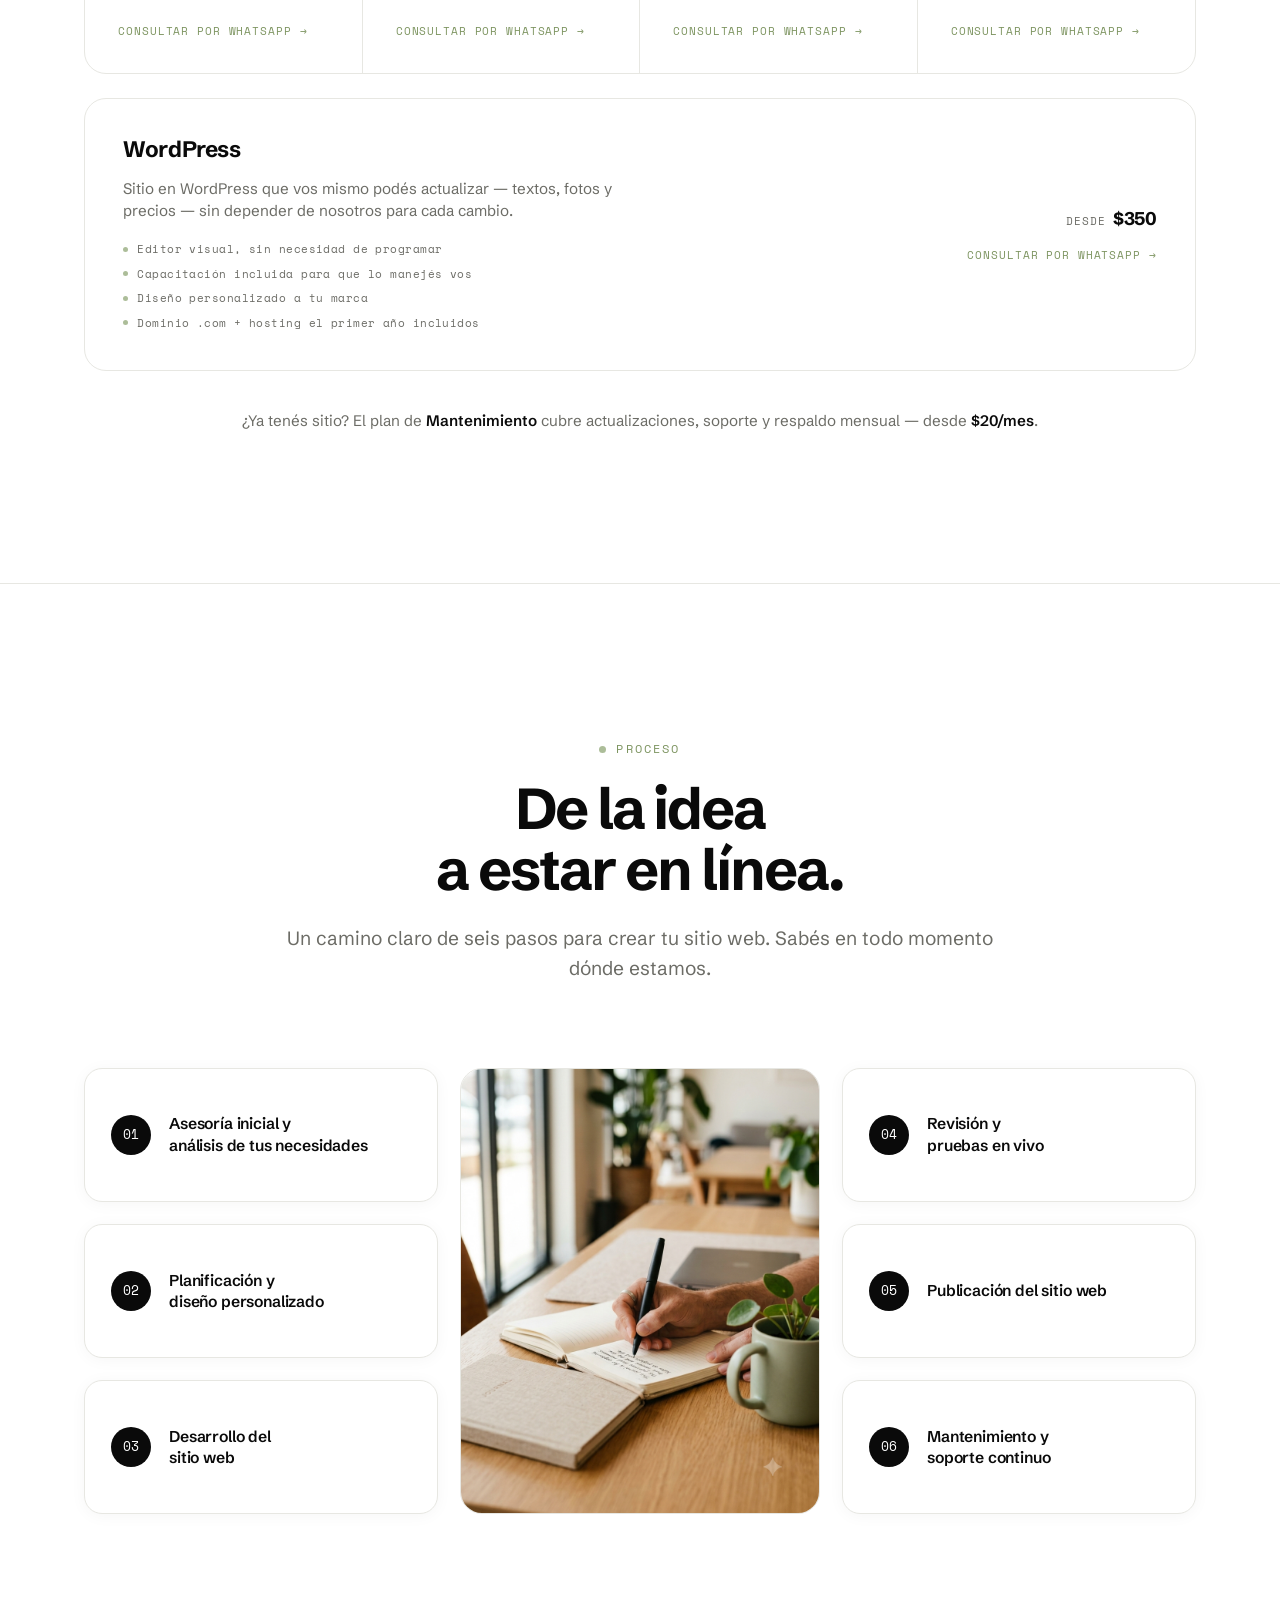
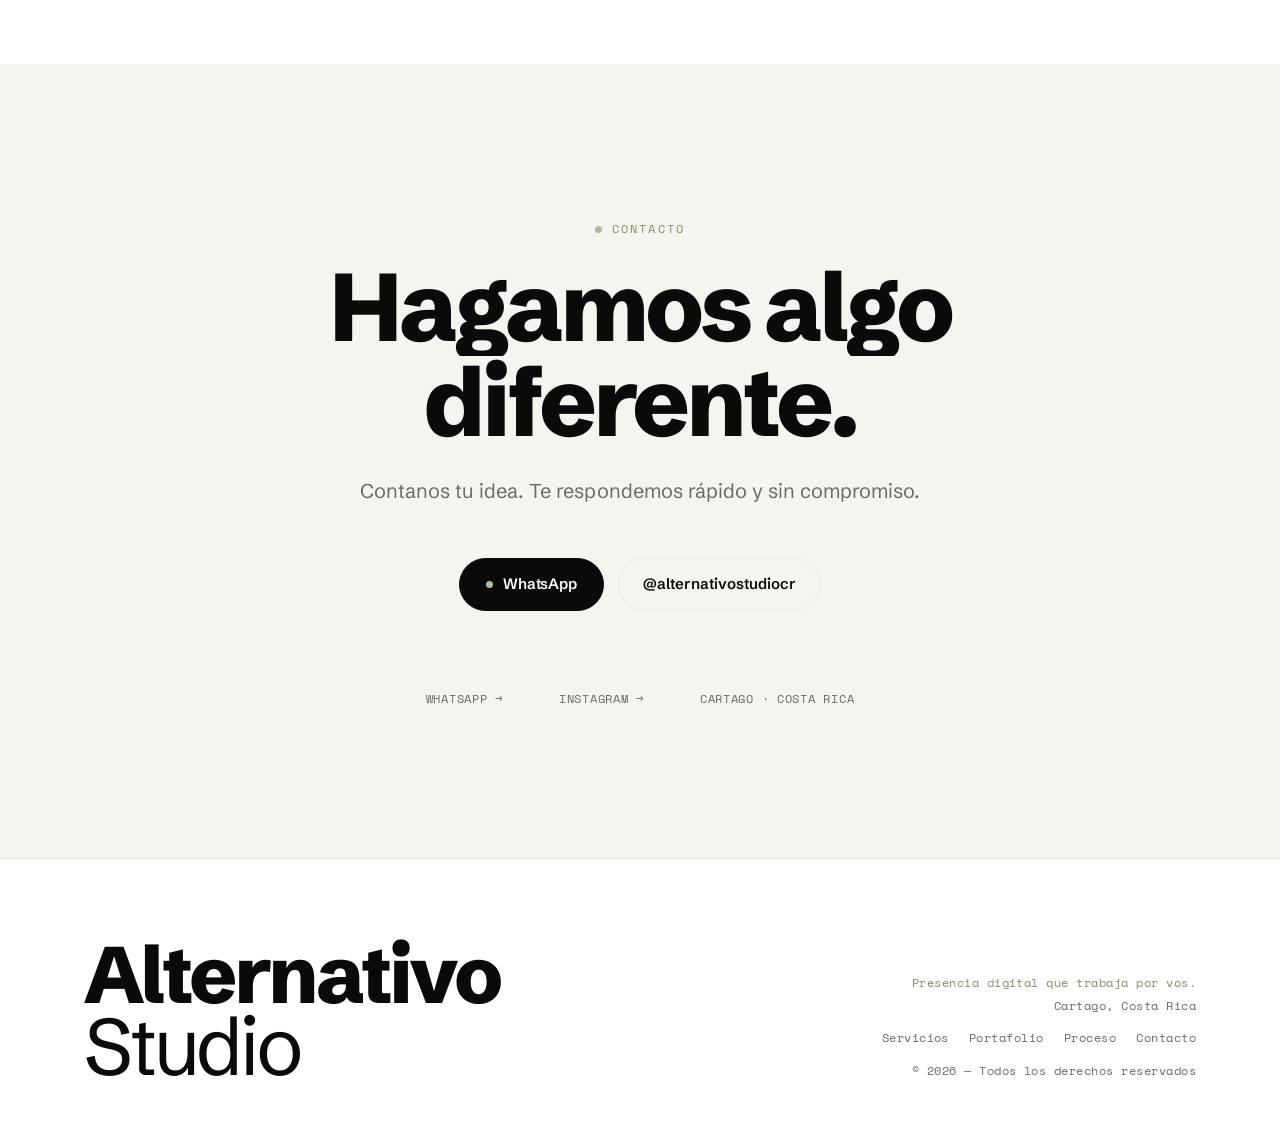
==== commit f624fa7e: "portafolio: agregar proyecto Delgado y R Automotriz y leyenda de cierre Se suma el nuevo card con ca" ====
--- a/index.html
+++ b/index.html
@@ -129,7 +129,22 @@
         </div>
       </a>
 
-      <div class="project project--coming" data-reveal style="--d:240ms">
+      <a class="project" href="https://delgadoyrautomotriz.com" target="_blank" rel="noopener" data-reveal style="--d:240ms">
+        <div class="frame">
+          <img src="img/portafolio/Delgado-y-r-automotriz.png" alt="Captura de delgadoyrautomotriz.com" loading="lazy" width="1080" height="1080" />
+        </div>
+        <div class="meta">
+          <div>
+            <div class="p-name">Delgado y R Automotriz</div>
+            <div class="p-cat">Sitio web · Automotriz</div>
+          </div>
+          <span class="p-link">Visitar
+            <svg width="14" height="14" viewBox="0 0 14 14" fill="none"><path d="M3 11L11 3M11 3H5M11 3V9" stroke="currentColor" stroke-width="1.6" stroke-linecap="round" stroke-linejoin="round"/></svg>
+          </span>
+        </div>
+      </a>
+
+      <div class="project project--coming" data-reveal style="--d:360ms">
         <div class="frame">
           <span>Próximamente</span>
         </div>
@@ -141,6 +156,8 @@
         </div>
       </div>
     </div>
+
+    <p class="port-note" data-reveal>¿Listo para que te llevemos tu negocio a la web?</p>
   </div>
 </section>
 
--- a/css/styles.css
+++ b/css/styles.css
@@ -451,6 +451,15 @@
   color: var(--muted);
 }
 .project--coming .p-name { color: var(--muted); }
+
+/* Portafolio — leyenda final */
+.port-note {
+  margin-top: clamp(28px, 3vw, 40px);
+  text-align: center;
+  font-size: 1.1rem;
+  font-weight: 600;
+  letter-spacing: -0.01em;
+}
 
 /* Servicios — card WordPress (ancho completo) */
 .svc-wp {
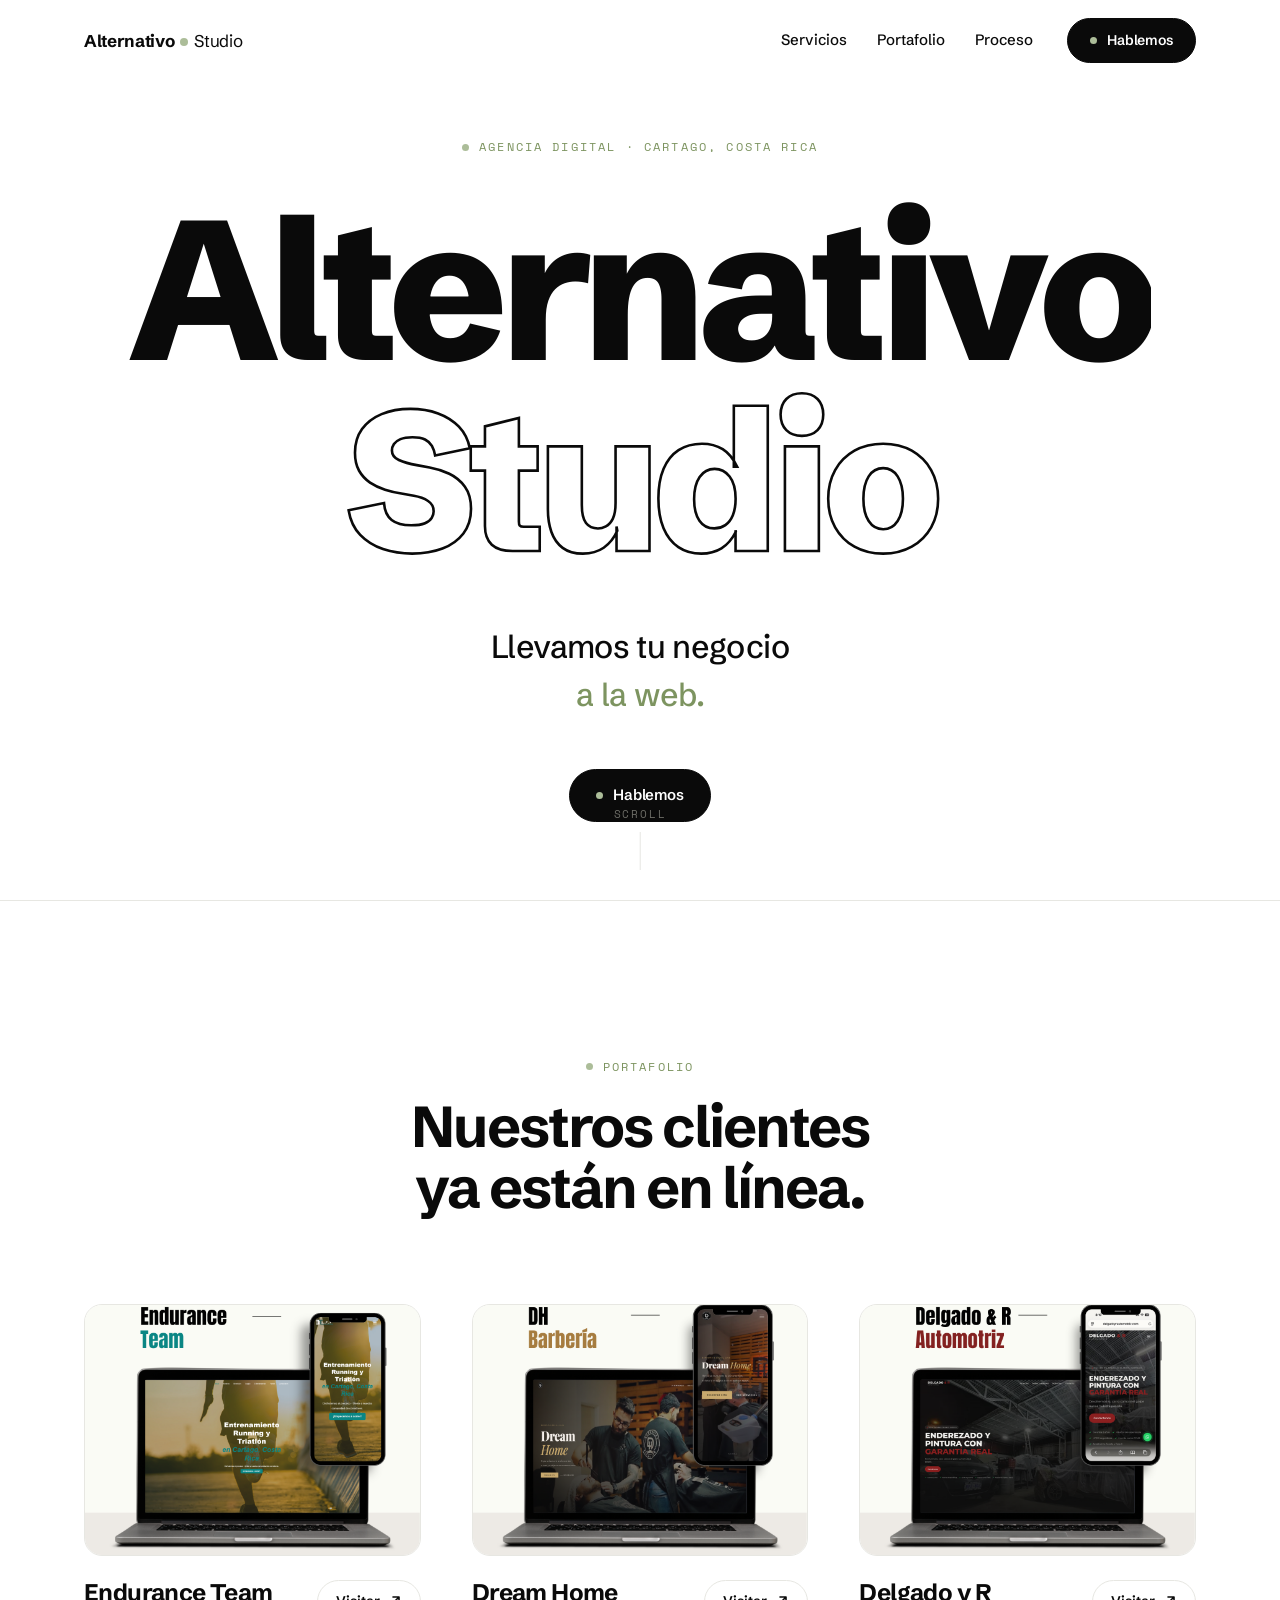
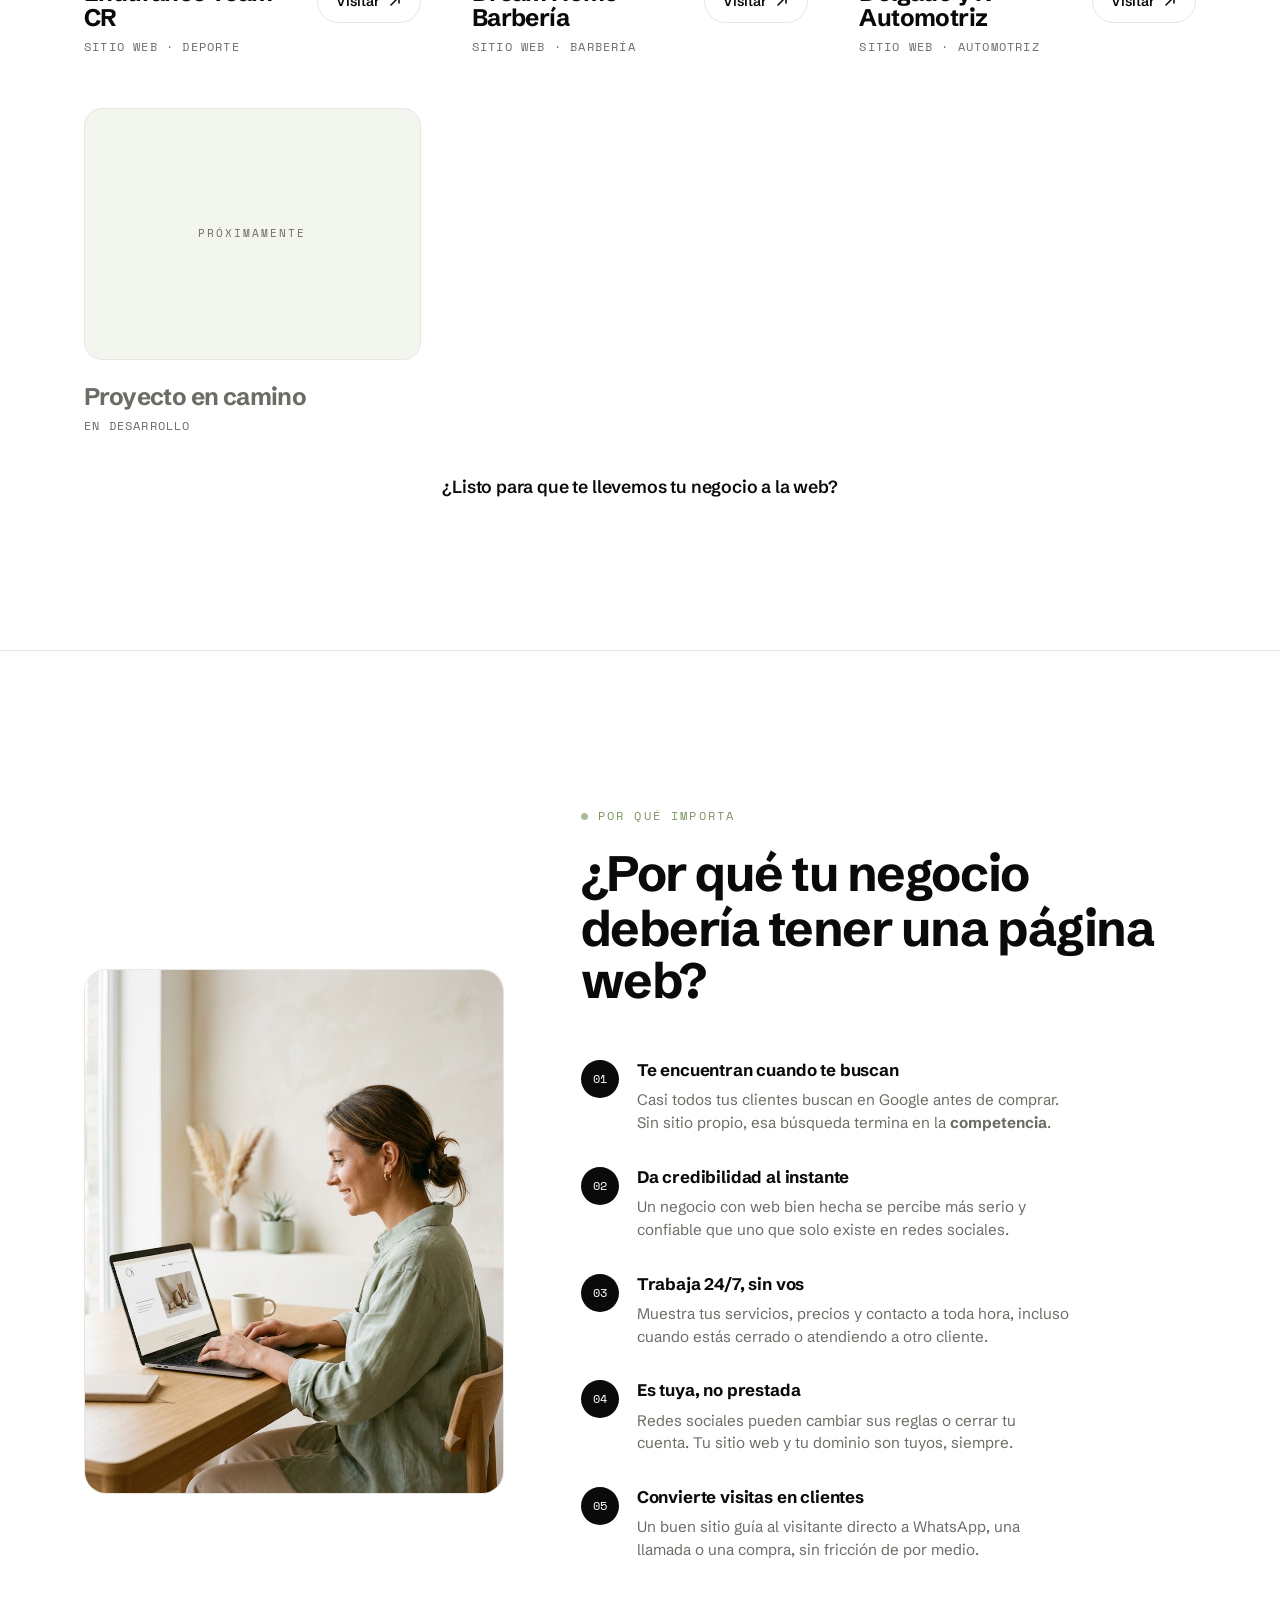
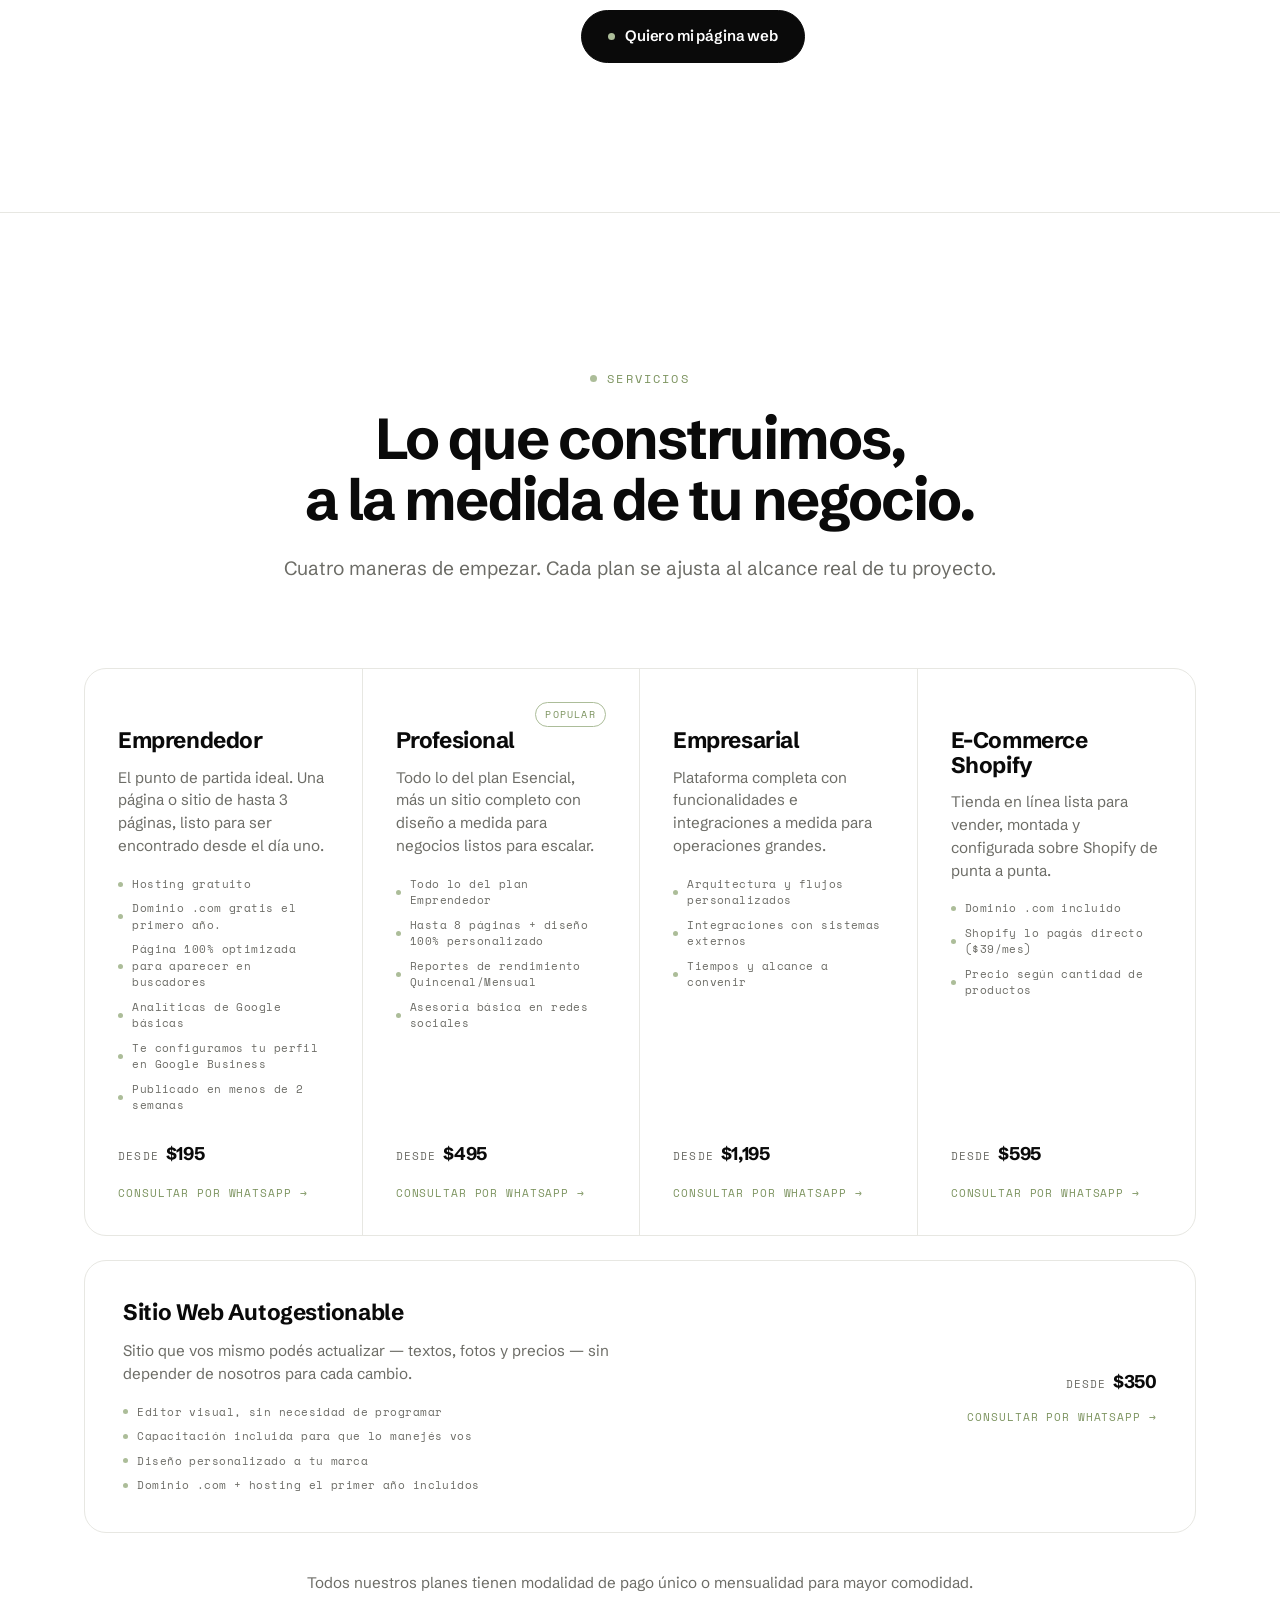
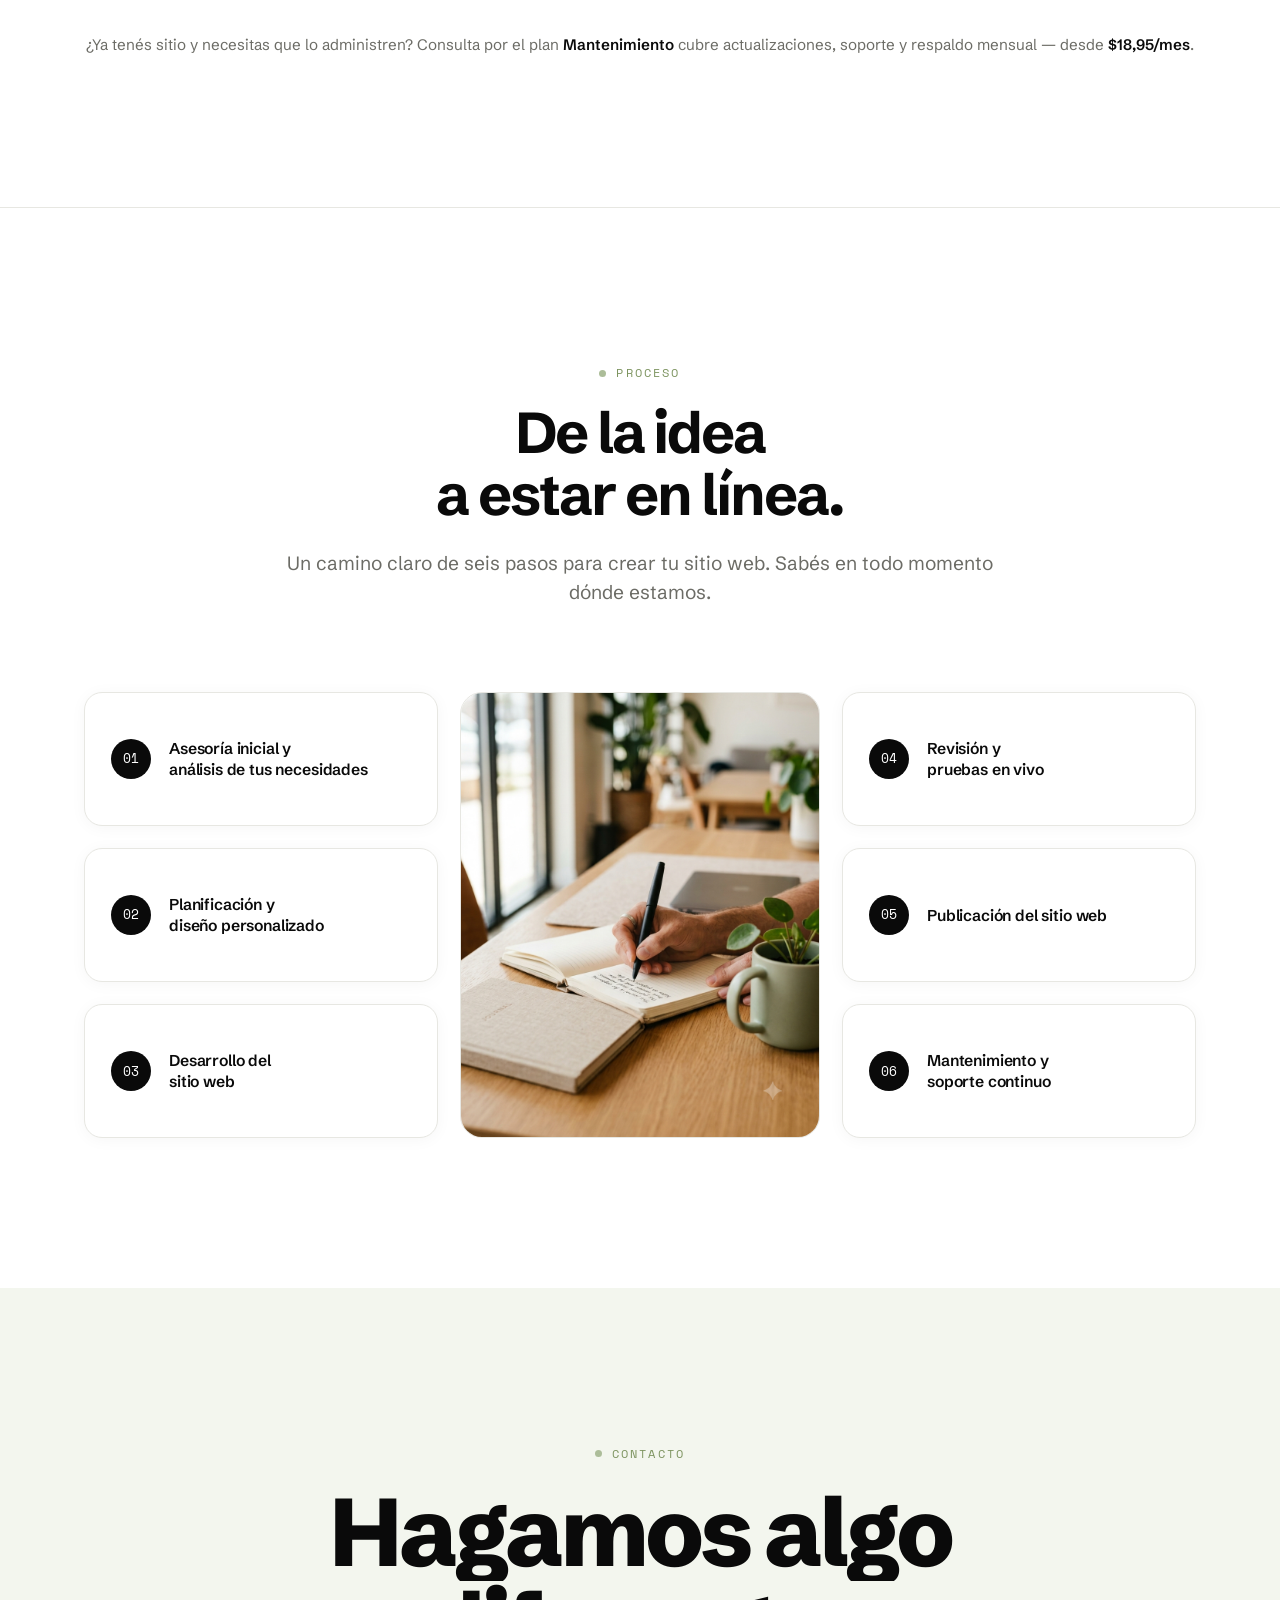
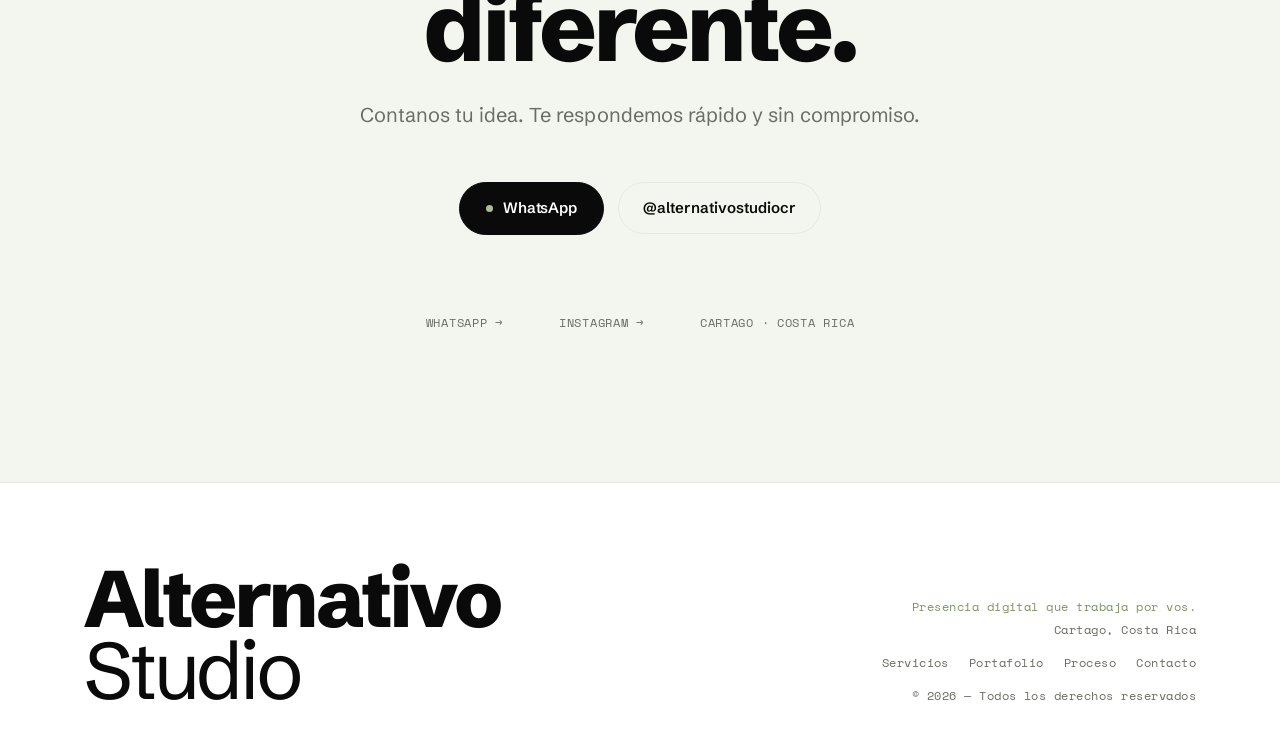
==== commit 5aa65e79: "inicio: agregar sección "por qué tener una página web" Grid de 2 columnas con imagen y lista numerad" ====
--- a/index.html
+++ b/index.html
@@ -161,6 +161,63 @@
   </div>
 </section>
 
+<!-- ===== POR QUÉ TENER UNA WEB ===== -->
+<section class="section-pad divider" id="por-que">
+  <div class="wrap why-grid">
+    <div class="why-photo" data-reveal>
+      <img src="img/porque-web.jpg" alt="Negocio con presencia digital profesional" loading="lazy" width="900" height="1100" />
+    </div>
+
+    <div class="why-content">
+      <span class="eyebrow" data-reveal>Por qué importa</span>
+      <h2 class="why-title lines">
+        <span class="line"><span>¿Por qué tu negocio</span></span>
+        <span class="line"><span style="--d:90ms">debería tener una página web?</span></span>
+      </h2>
+
+      <ul class="why-list">
+        <li data-reveal style="--d:140ms">
+          <span class="why-num">01</span>
+          <div>
+            <p class="why-item-title">Te encuentran cuando te buscan</p>
+            <p class="why-item-text">Casi todos tus clientes buscan en Google antes de comprar. Sin sitio propio, esa búsqueda termina en la <b>competencia</b>.</p>
+          </div>
+        </li>
+        <li data-reveal style="--d:200ms">
+          <span class="why-num">02</span>
+          <div>
+            <p class="why-item-title">Da credibilidad al instante</p>
+            <p class="why-item-text">Un negocio con web bien hecha se percibe más serio y confiable que uno que solo existe en redes sociales.</p>
+          </div>
+        </li>
+        <li data-reveal style="--d:260ms">
+          <span class="why-num">03</span>
+          <div>
+            <p class="why-item-title">Trabaja 24/7, sin vos</p>
+            <p class="why-item-text">Muestra tus servicios, precios y contacto a toda hora, incluso cuando estás cerrado o atendiendo a otro cliente.</p>
+          </div>
+        </li>
+        <li data-reveal style="--d:320ms">
+          <span class="why-num">04</span>
+          <div>
+            <p class="why-item-title">Es tuya, no prestada</p>
+            <p class="why-item-text">Redes sociales pueden cambiar sus reglas o cerrar tu cuenta. Tu sitio web y tu dominio son tuyos, siempre.</p>
+          </div>
+        </li>
+        <li data-reveal style="--d:380ms">
+          <span class="why-num">05</span>
+          <div>
+            <p class="why-item-title">Convierte visitas en clientes</p>
+            <p class="why-item-text">Un buen sitio guía al visitante directo a WhatsApp, una llamada o una compra, sin fricción de por medio.</p>
+          </div>
+        </li>
+      </ul>
+
+      <a href="#contacto" class="btn" data-reveal style="--d:440ms"><span class="dot"></span>Quiero mi página web</a>
+    </div>
+  </div>
+</section>
+
 <!-- ===== SERVICIOS ===== -->
 <section class="section-pad divider" id="servicios">
   <div class="wrap">
@@ -181,11 +238,11 @@
           <li>Hosting gratuito</li>
           <li>Dominio .com gratis el primero año.</li>
           <li>Página 100% optimizada para aparecer en buscadores</li>
-          <li>Analíticas de Google configuradas</li>
+          <li>Analíticas de Google  básicas</li>
           <li>Te configuramos tu perfil en Google Business</li>
           <li>Publicado en menos de 2 semanas</li>
         </ul>
-        <span class="price"><span class="from">desde</span>$195 – $400</span>
+        <span class="price"><span class="from">desde</span>$195</span>
         <a class="svc-cta" href="https://wa.me/50660787111?text=Hola!%20Estoy%20interesado%20en%20el%20plan%20Esencial%20%F0%9F%91%8B" target="_blank" rel="noopener">Consultar por WhatsApp →</a>
       </div>
       <div class="svc">
@@ -195,10 +252,10 @@
         <ul class="svc-features">
           <li>Todo lo del plan Emprendedor</li>
           <li>Hasta 8 páginas + diseño 100% personalizado</li>
-          <li>SEO avanzado + analíticas configuradas</li>
-          <li>Asesoría en redes sociales</li>
-        </ul>
-        <span class="price"><span class="from">desde</span>$500 – $900</span>
+          <li>Reportes de rendimiento Quincenal/Mensual</li>
+          <li>Asesoría básica en redes sociales</li>
+        </ul>
+        <span class="price"><span class="from">desde</span>$495</span>
         <a class="svc-cta" href="https://wa.me/50660787111?text=Hola!%20Estoy%20interesado%20en%20el%20plan%20Profesional%20%F0%9F%91%8B" target="_blank" rel="noopener">Consultar por WhatsApp →</a>
       </div>
       <div class="svc">
@@ -209,7 +266,7 @@
           <li>Integraciones con sistemas externos</li>
           <li>Tiempos y alcance a convenir</li>
         </ul>
-        <span class="price"><span class="from">desde</span>$1,200</span>
+        <span class="price"><span class="from">desde</span>$1,195</span>
         <a class="svc-cta" href="https://wa.me/50660787111?text=Hola!%20Estoy%20interesado%20en%20el%20plan%20Empresarial%20%F0%9F%91%8B" target="_blank" rel="noopener">Consultar por WhatsApp →</a>
       </div>
       <div class="svc">
@@ -220,15 +277,15 @@
           <li>Shopify lo pagás directo ($39/mes)</li>
           <li>Precio según cantidad de productos</li>
         </ul>
-        <span class="price"><span class="from">desde</span>$600</span>
+        <span class="price"><span class="from">desde</span>$595</span>
         <a class="svc-cta" href="https://wa.me/50660787111?text=Hola!%20Estoy%20interesado%20en%20el%20plan%20E-Commerce%20Shopify%20%F0%9F%91%8B" target="_blank" rel="noopener">Consultar por WhatsApp →</a>
       </div>
     </div>
 
     <div class="svc-wp" data-reveal style="--d:280ms">
       <div class="svc-wp-text">
-        <span class="name">WordPress</span>
-        <p class="desc">Sitio en WordPress que vos mismo podés actualizar — textos, fotos y precios — sin depender de nosotros para cada cambio.</p>
+        <span class="name">Sitio Web Autogestionable</span>
+        <p class="desc">Sitio que vos mismo podés actualizar — textos, fotos y precios — sin depender de nosotros para cada cambio.</p>
         <ul class="svc-features">
           <li>Editor visual, sin necesidad de programar</li>
           <li>Capacitación incluida para que lo manejés vos</li>
@@ -241,8 +298,8 @@
         <a class="svc-cta" href="https://wa.me/50660787111?text=Hola!%20Estoy%20interesado%20en%20el%20plan%20WordPress%20%F0%9F%91%8B" target="_blank" rel="noopener">Consultar por WhatsApp →</a>
       </div>
     </div>
-
-    <p class="svc-note" data-reveal>¿Ya tenés sitio? El plan de <strong>Mantenimiento</strong> cubre actualizaciones, soporte y respaldo mensual — desde <strong>$20/mes</strong>.</p>
+<p class="svc-note" data-reveal>Todos nuestros planes tienen modalidad de pago único o mensualidad para mayor comodidad.</p>
+    <p class="svc-note" data-reveal>¿Ya tenés sitio y necesitas que lo administren? Consulta por el plan <strong>Mantenimiento</strong> cubre actualizaciones, soporte y respaldo mensual — desde <strong>$18,95/mes</strong>.</p>
   </div>
 </section>
 
--- a/css/styles.css
+++ b/css/styles.css
@@ -560,6 +560,55 @@
   object-fit: cover;
 }
 
+/* ===== Por qué tener una web ===== */
+.why-grid {
+  display: grid;
+  grid-template-columns: minmax(280px, 420px) 1fr;
+  gap: clamp(36px, 6vw, 90px);
+  align-items: center;
+}
+
+.why-photo {
+  border-radius: 22px;
+  border: 1px solid var(--line);
+  background: var(--tint);
+  overflow: hidden;
+  aspect-ratio: 4 / 5;
+}
+.why-photo img { width: 100%; height: 100%; display: block; object-fit: cover; }
+
+.why-title {
+  margin-top: 22px;
+  font-size: clamp(2rem, 4.6vw, 3.1rem);
+  line-height: 1.06;
+  letter-spacing: -0.03em;
+  font-weight: 700;
+}
+
+.why-list { margin-top: clamp(32px, 4vw, 48px); display: flex; flex-direction: column; gap: clamp(22px, 3vw, 30px); }
+.why-list li { display: flex; align-items: flex-start; gap: 18px; }
+
+.why-num {
+  flex-shrink: 0;
+  width: 38px;
+  height: 38px;
+  border-radius: 50%;
+  background: var(--ink);
+  color: #fff;
+  font-family: var(--mono);
+  font-size: 12px;
+  letter-spacing: 0.02em;
+  display: flex;
+  align-items: center;
+  justify-content: center;
+  margin-top: 2px;
+}
+
+.why-item-title { font-size: 1.05rem; font-weight: 700; letter-spacing: -0.01em; }
+.why-item-text { margin-top: 6px; font-size: 0.95rem; color: var(--muted); line-height: 1.5; max-width: 48ch; }
+
+.why-content .btn { margin-top: clamp(36px, 4vw, 48px); }
+
 /* ===== Contacto ===== */
 .contacto { background: var(--tint); }
 .contact-inner { text-align: center; max-width: 820px; margin: 0 auto; }
@@ -599,6 +648,7 @@
   .svc:nth-child(1), .svc:nth-child(2) { border-bottom: 1px solid var(--line); }
   .svc:nth-child(2) { border-right: none; }
   .pd-grid { grid-template-columns: 1fr minmax(180px, 260px) 1fr; }
+  .why-grid { grid-template-columns: minmax(240px, 340px) 1fr; gap: clamp(28px, 4vw, 50px); }
 }
 
 @media (max-width: 720px) {
@@ -618,6 +668,8 @@
     grid-template-areas: "c1" "c2" "c3" "img" "c4" "c5" "c6";
   }
   .pd-photo { min-height: 220px; }
+  .why-grid { grid-template-columns: 1fr; }
+  .why-photo { aspect-ratio: 16 / 10; }
   .foot-inner { align-items: flex-start; }
   .foot-right { text-align: left; }
   .foot-nav { justify-content: flex-start; }
